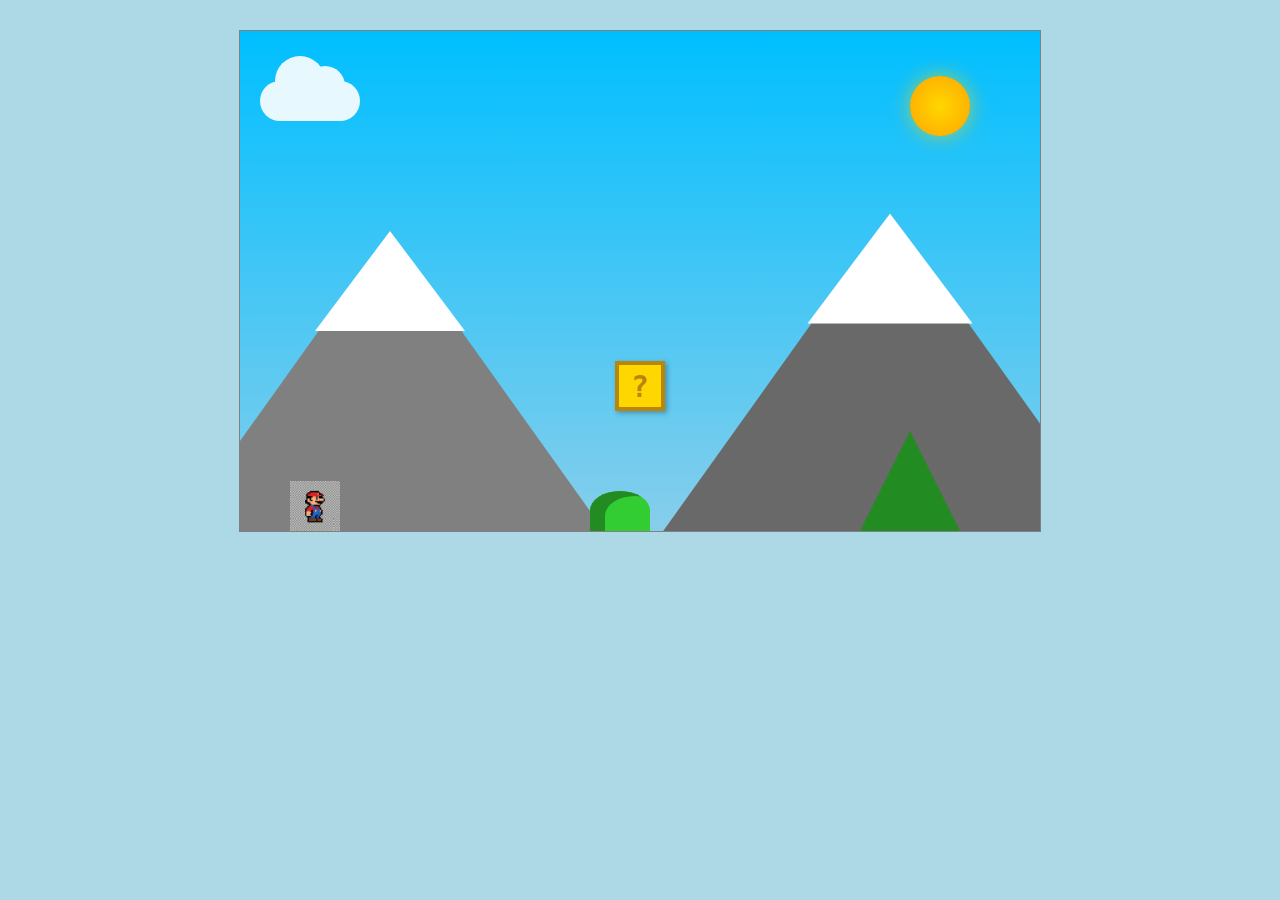
==== index.html @ cc4bc54f "Implementación final Animación Mario: Sprites, Hongo PowerUp y Sonido" ====
<!DOCTYPE html>
<html lang="es">

<head>
    <meta charset="UTF-8">
    <meta name="viewport" content="width=device-width, initial-scale=1.0">
    <title>Animación Mario</title>
    <link rel="stylesheet" href="style.css">
</head>

<body>

    <div id="paisaje">
        <!-- Elementos de Fondo (Ordenados por profundidad, primero lo más atrás) -->
        <div id="nevado" class="objeto"></div>
        <div id="nevado2" class="objeto"></div>
        <div id="nube" class="objeto"></div>
        <div id="sol" class="objeto"></div>
        <div id="arbol" class="objeto"></div>
        <div id="arbusto" class="objeto"></div> <!-- Reemplazo de bici -->

        <!-- Elementos Interactivos -->
        <div id="bloque" class="objeto">?</div>
        <!-- Hongo (inicialmente oculto en el bloque) -->
        <div id="hongo" class="objeto"></div>

        <!-- Personaje Mario (Imagen local) -->
        <img id="mario" class="objeto" src="mario.png" alt="mario" width="50" height="50">
    </div>

    <script src="script.js"></script>
</body>

</html>
---- style.css ----
body {
    background-color: lightblue;
    margin: 0;
}

#paisaje {
    position: relative;
    width: 800px;
    height: 500px;
    border: 1px solid gray;
    background: linear-gradient(#00BFFF, #87CEEB);
    margin: 30px auto;
    overflow: hidden;
}

.objeto {
    position: absolute;
}

/* --- SOL --- */
#sol {
    top: 45px;
    right: 70px;
    width: 60px;
    height: 60px;
    background: radial-gradient(circle, #ffd700, #ffa500);
    border-radius: 50%;
    box-shadow: 0 0 20px rgba(255, 215, 0, 0.6);
    z-index: 1;
}

/* --- NUBE --- */
#nube {
    top: 50px;
    left: 20px;
    width: 100px;
    height: 40px;
    background: #fff;
    border-radius: 50px;
    opacity: 0.9;
    z-index: 2;
}

#nube::before,
#nube::after {
    content: '';
    position: absolute;
    background: #fff;
    border-radius: 50%;
}

#nube::before {
    width: 50px;
    height: 50px;
    top: -25px;
    left: 15px;
}

#nube::after {
    width: 40px;
    height: 40px;
    top: -15px;
    right: 15px;
}

/* --- MONTAÑAS GRANDES --- */
#nevado,
#nevado2 {
    width: 0;
    height: 0;
    border-left: 250px solid transparent;
    border-right: 250px solid transparent;
    border-bottom: 350px solid #808080;
    position: absolute;
    bottom: -50px;
}

#nevado {
    left: -100px;
    z-index: 0;
}

#nevado2 {
    right: -100px;
    bottom: -50px;
    z-index: 0;
    transform: scale(1.1);
    border-bottom-color: #696969;
}

#nevado::after,
#nevado2::after {
    content: '';
    position: absolute;
    top: 0;
    left: -75px;
    width: 0;
    height: 0;
    border-left: 75px solid transparent;
    border-right: 75px solid transparent;
    border-bottom: 100px solid white;
}


/* --- ARBOL --- */
#arbol {
    right: 80px;
    bottom: 0px;
    z-index: 3;
    width: 0;
    height: 0;
    border-left: 50px solid transparent;
    border-right: 50px solid transparent;
    border-bottom: 100px solid #228B22;
}

#arbol::after {
    content: '';
    position: absolute;
    width: 20px;
    height: 30px;
    background: #8B4513;
    bottom: -130px;
    left: -10px;
}

/* --- ARBUSTO --- */
#arbusto {
    bottom: 0px;
    left: 350px;
    width: 60px;
    height: 40px;
    background: #32CD32;
    border-radius: 50% 50% 0 0;
    z-index: 3;
    box-shadow: 15px 5px 0 #228B22 inset;
}

/* --- BLOQUE MISTERIOSO --- */
/* Top 330px */
#bloque {
    top: 330px;
    left: 375px;
    width: 50px;
    height: 50px;
    background: #FFD700;
    border: 4px solid #B8860B;
    box-sizing: border-box;
    display: flex;
    justify-content: center;
    align-items: center;
    font-family: monospace;
    font-size: 30px;
    font-weight: bold;
    color: #B8860B;
    z-index: 5;
    box-shadow: 2px 2px 5px rgba(0, 0, 0, 0.3);
}

/* --- HONGO --- */
#hongo {
    width: 40px;
    height: 40px;
    background: red;
    border-radius: 20px 20px 10px 10px;
    position: absolute;
    top: 335px;
    /* Detras del bloque */
    left: 380px;
    z-index: 4;
    display: none;
}

#hongo::after {
    content: '';
    position: absolute;
    bottom: 0;
    left: 10px;
    width: 20px;
    height: 15px;
    background: #FFDAB9;
}

#hongo::before {
    content: '';
    position: absolute;
    top: 5px;
    left: 5px;
    width: 10px;
    height: 10px;
    background: white;
    border-radius: 50%;
    box-shadow: 20px 0 0 white;
    z-index: 1;
}

/* --- MARIO --- */
#mario {
    position: absolute;
    width: 50px;
    height: 50px;
    bottom: 0px;
    left: 50px;
    z-index: 10;
    transition: transform 0.1s;
    /* Soft turn */
    transform-origin: bottom center;
    /* Crece desde el suelo */
}
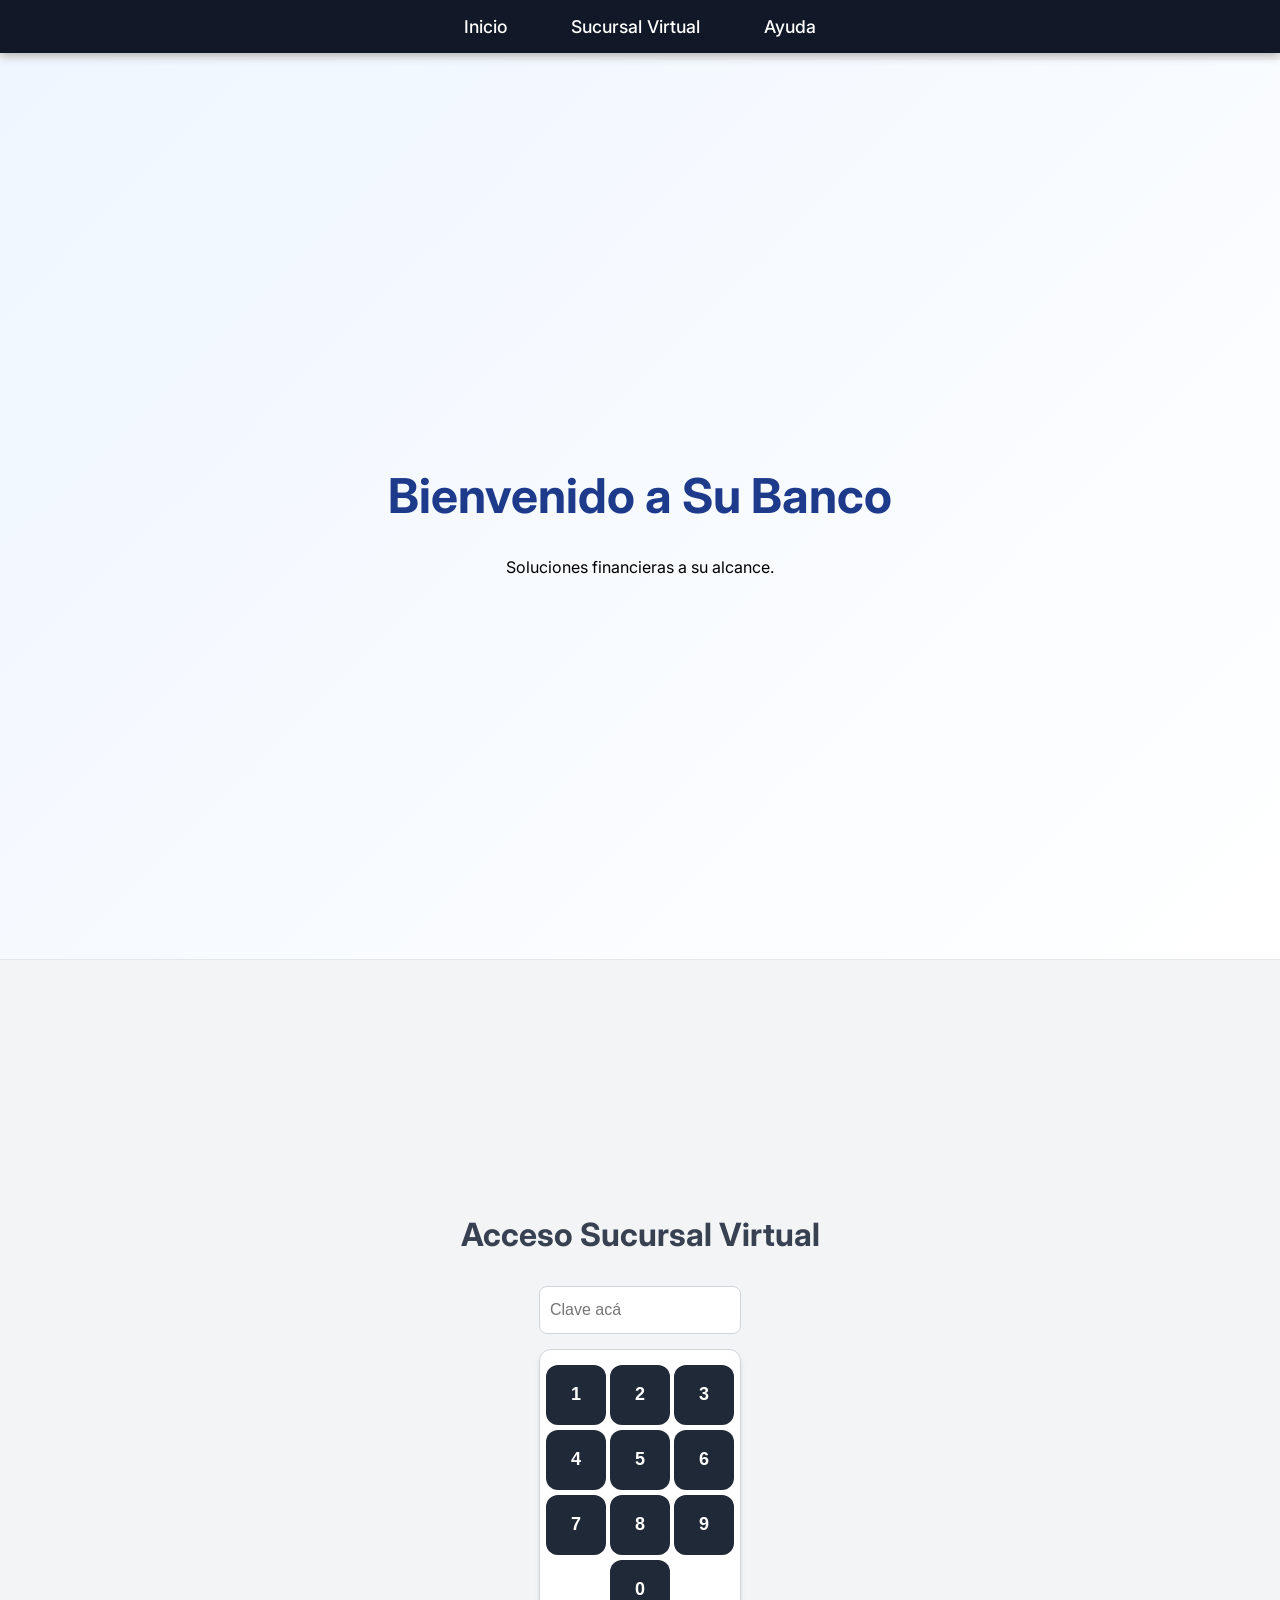
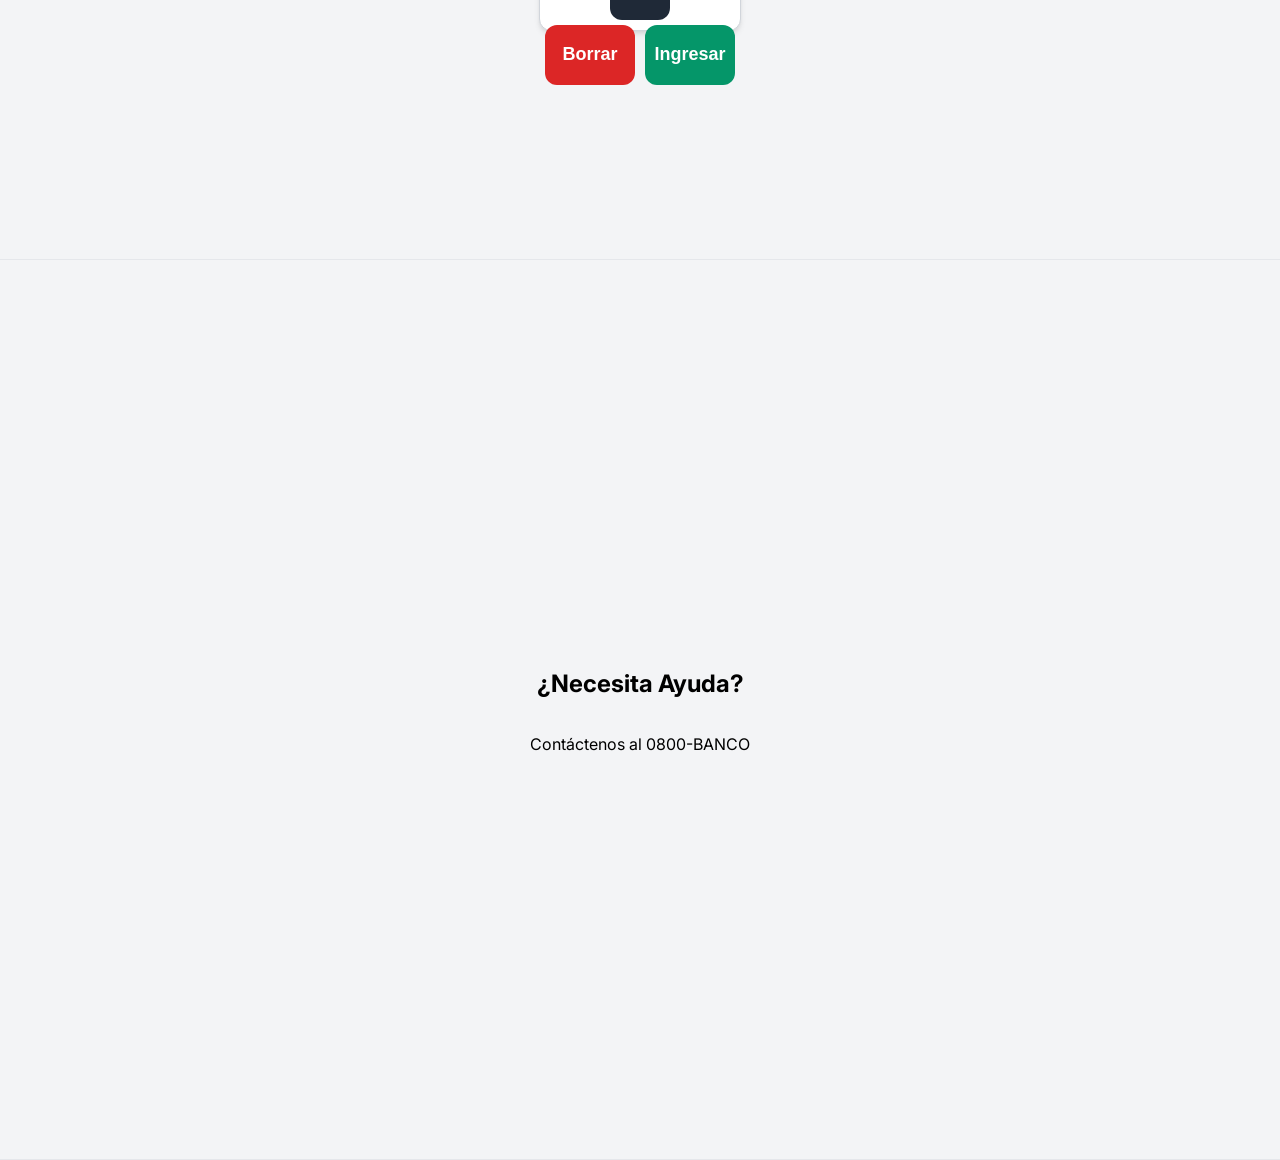
==== commit 08e69972: "Implement secure keypad with navigation and responsive design in branch banco" ====
--- a/index.html
+++ b/index.html
@@ -4,29 +4,61 @@
 <head>
     <meta charset="UTF-8">
     <meta name="viewport" content="width=device-width, initial-scale=1.0">
-    <title>Animación Mario</title>
+    <title>Teclado Seguro</title>
     <link rel="stylesheet" href="style.css">
+    <!-- Using Inter font for a premium look -->
+    <link href="https://fonts.googleapis.com/css2?family=Inter:wght@400;600&display=swap" rel="stylesheet">
 </head>
 
 <body>
 
-    <div id="paisaje">
-        <!-- Elementos de Fondo (Ordenados por profundidad, primero lo más atrás) -->
-        <div id="nevado" class="objeto"></div>
-        <div id="nevado2" class="objeto"></div>
-        <div id="nube" class="objeto"></div>
-        <div id="sol" class="objeto"></div>
-        <div id="arbol" class="objeto"></div>
-        <div id="arbusto" class="objeto"></div> <!-- Reemplazo de bici -->
+    <!-- Navigation Menu -->
+    <nav id="navbar">
+        <ul>
+            <li><a href="#inicio" class="nav-link">Inicio</a></li>
+            <li><a href="#sucursal" class="nav-link">Sucursal Virtual</a></li>
+            <li><a href="#ayuda" class="nav-link">Ayuda</a></li>
+        </ul>
+    </nav>
 
-        <!-- Elementos Interactivos -->
-        <div id="bloque" class="objeto">?</div>
-        <!-- Hongo (inicialmente oculto en el bloque) -->
-        <div id="hongo" class="objeto"></div>
+    <!-- Main Content Sections -->
+    <main>
+        <section id="inicio" class="full-screen-section">
+            <h1>Bienvenido a Su Banco</h1>
+            <p>Soluciones financieras a su alcance.</p>
+        </section>
 
-        <!-- Personaje Mario (Imagen local) -->
-        <img id="mario" class="objeto" src="mario.png" alt="mario" width="50" height="50">
-    </div>
+        <section id="sucursal" class="full-screen-section">
+            <h2 class="section-title">Acceso Sucursal Virtual</h2>
+            <div class="caja_clave">
+                <input type="password" placeholder="Clave acá" class="clave">
+                <section id="teclado">
+                    <!-- Numeric Keys -->
+                    <input type="button" value="1" class="tecla">
+                    <input type="button" value="2" class="tecla">
+                    <input type="button" value="3" class="tecla">
+                    <input type="button" value="4" class="tecla">
+                    <input type="button" value="5" class="tecla">
+                    <input type="button" value="6" class="tecla">
+                    <input type="button" value="7" class="tecla">
+                    <input type="button" value="8" class="tecla">
+                    <input type="button" value="9" class="tecla">
+                    <input type="button" value="0" class="tecla">
+                    <!-- Action Key -->
+                    <!-- Action Keys -->
+                    <div style="display:flex; gap:10px; justify-content:center; width:100%;">
+                        <input type="button" value="Borrar" class="tecla borrar">
+                        <input type="button" value="Ingresar" class="tecla ingresar">
+                    </div>
+                </section>
+            </div>
+        </section>
+
+        <section id="ayuda" class="full-screen-section">
+            <h2>¿Necesita Ayuda?</h2>
+            <p>Contáctenos al 0800-BANCO</p>
+        </section>
+    </main>
 
     <script src="script.js"></script>
 </body>
--- a/style.css
+++ b/style.css
@@ -1,209 +1,244 @@
+/* Global Styles for layout and presentation */
 body {
-    background-color: lightblue;
     margin: 0;
-}
-
-#paisaje {
-    position: relative;
-    width: 800px;
-    height: 500px;
-    border: 1px solid gray;
-    background: linear-gradient(#00BFFF, #87CEEB);
-    margin: 30px auto;
-    overflow: hidden;
-}
-
-.objeto {
-    position: absolute;
-}
-
-/* --- SOL --- */
-#sol {
-    top: 45px;
-    right: 70px;
+    padding: 0;
+    font-family: 'Inter', sans-serif;
+    background-color: #f3f4f6;
+    /* Light gray background */
+    display: flex;
+    justify-content: center;
+    align-items: center;
+    min-height: 100vh;
+}
+
+/* User Provided Styles */
+#teclado {
+    border: 1px solid #d1d5db;
+    /* Softer grey */
+    width: 200px;
+    height: 270px;
+    text-align: center;
+    background: white;
+    border-radius: 12px;
+    /* Smooth corners */
+    padding-top: 10px;
+    box-shadow: 0 4px 6px -1px rgba(0, 0, 0, 0.1), 0 2px 4px -1px rgba(0, 0, 0, 0.06);
+    transition: all 0.3s ease;
+}
+
+/* Hover effect on the container itself */
+#teclado:hover {
+    box-shadow: 0 10px 15px -3px rgba(0, 0, 0, 0.1), 0 4px 6px -2px rgba(0, 0, 0, 0.05);
+    border-color: #9ca3af;
+}
+
+.clave {
+    width: 202px;
+    /* Matching the visual width including borders */
+    height: 48px;
+    /* Slightly taller for better touch target */
+    padding-left: 10px;
+    box-sizing: border-box;
+    margin-bottom: 15px;
+    border: 1px solid #d1d5db;
+    border-radius: 8px;
+    font-size: 16px;
+    outline: none;
+    transition: border-color 0.2s;
+}
+
+.clave:focus {
+    border-color: #2563eb;
+    /* Blue focus ring */
+}
+
+.tecla {
     width: 60px;
     height: 60px;
-    background: radial-gradient(circle, #ffd700, #ffa500);
-    border-radius: 50%;
-    box-shadow: 0 0 20px rgba(255, 215, 0, 0.6);
-    z-index: 1;
-}
-
-/* --- NUBE --- */
-#nube {
-    top: 50px;
-    left: 20px;
-    width: 100px;
-    height: 40px;
-    background: #fff;
-    border-radius: 50px;
-    opacity: 0.9;
-    z-index: 2;
-}
-
-#nube::before,
-#nube::after {
-    content: '';
-    position: absolute;
-    background: #fff;
-    border-radius: 50%;
-}
-
-#nube::before {
-    width: 50px;
-    height: 50px;
-    top: -25px;
-    left: 15px;
-}
-
-#nube::after {
-    width: 40px;
-    height: 40px;
-    top: -15px;
-    right: 15px;
-}
-
-/* --- MONTAÑAS GRANDES --- */
-#nevado,
-#nevado2 {
-    width: 0;
-    height: 0;
-    border-left: 250px solid transparent;
-    border-right: 250px solid transparent;
-    border-bottom: 350px solid #808080;
-    position: absolute;
-    bottom: -50px;
-}
-
-#nevado {
-    left: -100px;
-    z-index: 0;
-}
-
-#nevado2 {
-    right: -100px;
-    bottom: -50px;
-    z-index: 0;
-    transform: scale(1.1);
-    border-bottom-color: #696969;
-}
-
-#nevado::after,
-#nevado2::after {
-    content: '';
-    position: absolute;
+    background: #1f2937;
+    /* Darker black/grey */
+    color: white;
+    border: none;
+    border-radius: 12px;
+    margin-top: 5px;
+    font-size: 18px;
+    font-weight: 600;
+    cursor: pointer;
+    transition: transform 0.1s active, background 0.2s;
+}
+
+.tecla:hover {
+    background: #374151;
+}
+
+.tecla:active {
+    transform: scale(0.95);
+}
+
+.borrar {
+    width: 90px;
+    background: #dc2626;
+    /* Red for delete */
+}
+
+.ingresar {
+    width: 90px;
+    background: #059669;
+    /* Green for enter */
+}
+
+.ingresar:hover {
+    background: #10b981;
+}
+
+.borrar:hover {
+    background: #ef4444;
+}
+
+/* Navigation Bar */
+#navbar {
+    position: fixed;
     top: 0;
-    left: -75px;
-    width: 0;
-    height: 0;
-    border-left: 75px solid transparent;
-    border-right: 75px solid transparent;
-    border-bottom: 100px solid white;
-}
-
-
-/* --- ARBOL --- */
-#arbol {
-    right: 80px;
-    bottom: 0px;
-    z-index: 3;
-    width: 0;
-    height: 0;
-    border-left: 50px solid transparent;
-    border-right: 50px solid transparent;
-    border-bottom: 100px solid #228B22;
-}
-
-#arbol::after {
-    content: '';
-    position: absolute;
-    width: 20px;
-    height: 30px;
-    background: #8B4513;
-    bottom: -130px;
-    left: -10px;
-}
-
-/* --- ARBUSTO --- */
-#arbusto {
-    bottom: 0px;
-    left: 350px;
-    width: 60px;
-    height: 40px;
-    background: #32CD32;
-    border-radius: 50% 50% 0 0;
-    z-index: 3;
-    box-shadow: 15px 5px 0 #228B22 inset;
-}
-
-/* --- BLOQUE MISTERIOSO --- */
-/* Top 330px */
-#bloque {
-    top: 330px;
-    left: 375px;
-    width: 50px;
-    height: 50px;
-    background: #FFD700;
-    border: 4px solid #B8860B;
-    box-sizing: border-box;
-    display: flex;
+    width: 100%;
+    background-color: #111827;
+    /* Dark background */
+    color: white;
+    padding: 1rem 0;
+    z-index: 1000;
+    box-shadow: 0 2px 10px rgba(0, 0, 0, 0.3);
+}
+
+#navbar ul {
+    list-style: none;
+    margin: 0;
+    padding: 0;
+    display: flex;
+    justify-content: center;
+    gap: 2rem;
+}
+
+#navbar a {
+    color: white;
+    text-decoration: none;
+    font-weight: 500;
+    font-size: 1.1rem;
+    padding: 0.5rem 1rem;
+    border-radius: 6px;
+    transition: background 0.3s;
+}
+
+#navbar a:hover {
+    background-color: #374151;
+}
+
+/* Page Sections */
+body {
+    /* Reset body flex centering since we now have full page sections */
+    display: block;
+    padding-top: 60px;
+    /* Offset for fixed navbar */
+}
+
+main {
+    scroll-behavior: smooth;
+    /* Native smooth scroll fallback */
+}
+
+.full-screen-section {
+    min-height: 100vh;
+    display: flex;
+    flex-direction: column;
     justify-content: center;
     align-items: center;
-    font-family: monospace;
-    font-size: 30px;
-    font-weight: bold;
-    color: #B8860B;
-    z-index: 5;
-    box-shadow: 2px 2px 5px rgba(0, 0, 0, 0.3);
-}
-
-/* --- HONGO --- */
-#hongo {
-    width: 40px;
-    height: 40px;
-    background: red;
-    border-radius: 20px 20px 10px 10px;
-    position: absolute;
-    top: 335px;
-    /* Detras del bloque */
-    left: 380px;
-    z-index: 4;
-    display: none;
-}
-
-#hongo::after {
-    content: '';
-    position: absolute;
-    bottom: 0;
-    left: 10px;
-    width: 20px;
-    height: 15px;
-    background: #FFDAB9;
-}
-
-#hongo::before {
-    content: '';
-    position: absolute;
-    top: 5px;
-    left: 5px;
-    width: 10px;
-    height: 10px;
-    background: white;
-    border-radius: 50%;
-    box-shadow: 20px 0 0 white;
-    z-index: 1;
-}
-
-/* --- MARIO --- */
-#mario {
-    position: absolute;
-    width: 50px;
-    height: 50px;
-    bottom: 0px;
-    left: 50px;
-    z-index: 10;
-    transition: transform 0.1s;
-    /* Soft turn */
-    transform-origin: bottom center;
-    /* Crece desde el suelo */
+    padding: 2rem;
+    box-sizing: border-box;
+    border-bottom: 1px solid #e5e7eb;
+}
+
+#inicio {
+    background: linear-gradient(135deg, #eff6ff 0%, #ffffff 100%);
+}
+
+#inicio h1 {
+    font-size: 3rem;
+    color: #1e3a8a;
+    margin-bottom: 1rem;
+}
+
+#sucursal {
+    background-color: #f3f4f6;
+}
+
+.section-title {
+    font-size: 2rem;
+    color: #374151;
+    margin-bottom: 2rem;
+}
+
+/* Keyboard Container Adjustments */
+.caja_clave {
+    width: auto;
+    /* Let it flow in the section */
+    margin: 0;
+    display: flex;
+    flex-direction: column;
+    align-items: center;
+}
+
+/* Responsive adjustments */
+@media (max-width: 600px) {
+
+    /* Adjust Navigation for mobile */
+    #navbar {
+        padding: 0.5rem 0;
+    }
+
+    #navbar ul {
+        gap: 1rem;
+        font-size: 0.9rem;
+    }
+
+    #navbar a {
+        padding: 0.4rem 0.6rem;
+    }
+
+    /* Adjust headings */
+    #inicio h1 {
+        font-size: 2rem;
+        text-align: center;
+    }
+
+    .section-title {
+        font-size: 1.5rem;
+    }
+
+    /* Keypad Adjustments */
+    .caja_clave {
+        /* Remove fixed scale if possible, or use logic to fit width */
+        width: 100%;
+        max-width: 300px;
+        /* Ensure it fits in small screens */
+    }
+
+    /* Ensure specific elements scale down if needed */
+    #teclado {
+        transform: scale(0.9);
+        /* Slight shrink for very narrow screens */
+        transform-origin: top center;
+        margin-bottom: -30px;
+        /* Compensate for scale shrinkage gap */
+    }
+}
+
+@media (max-width: 350px) {
+
+    /* Very small screens (iPhone SE, Fold) */
+    #teclado {
+        transform: scale(0.8);
+    }
+
+    #navbar ul {
+        gap: 0.5rem;
+        font-size: 0.8rem;
+    }
 }
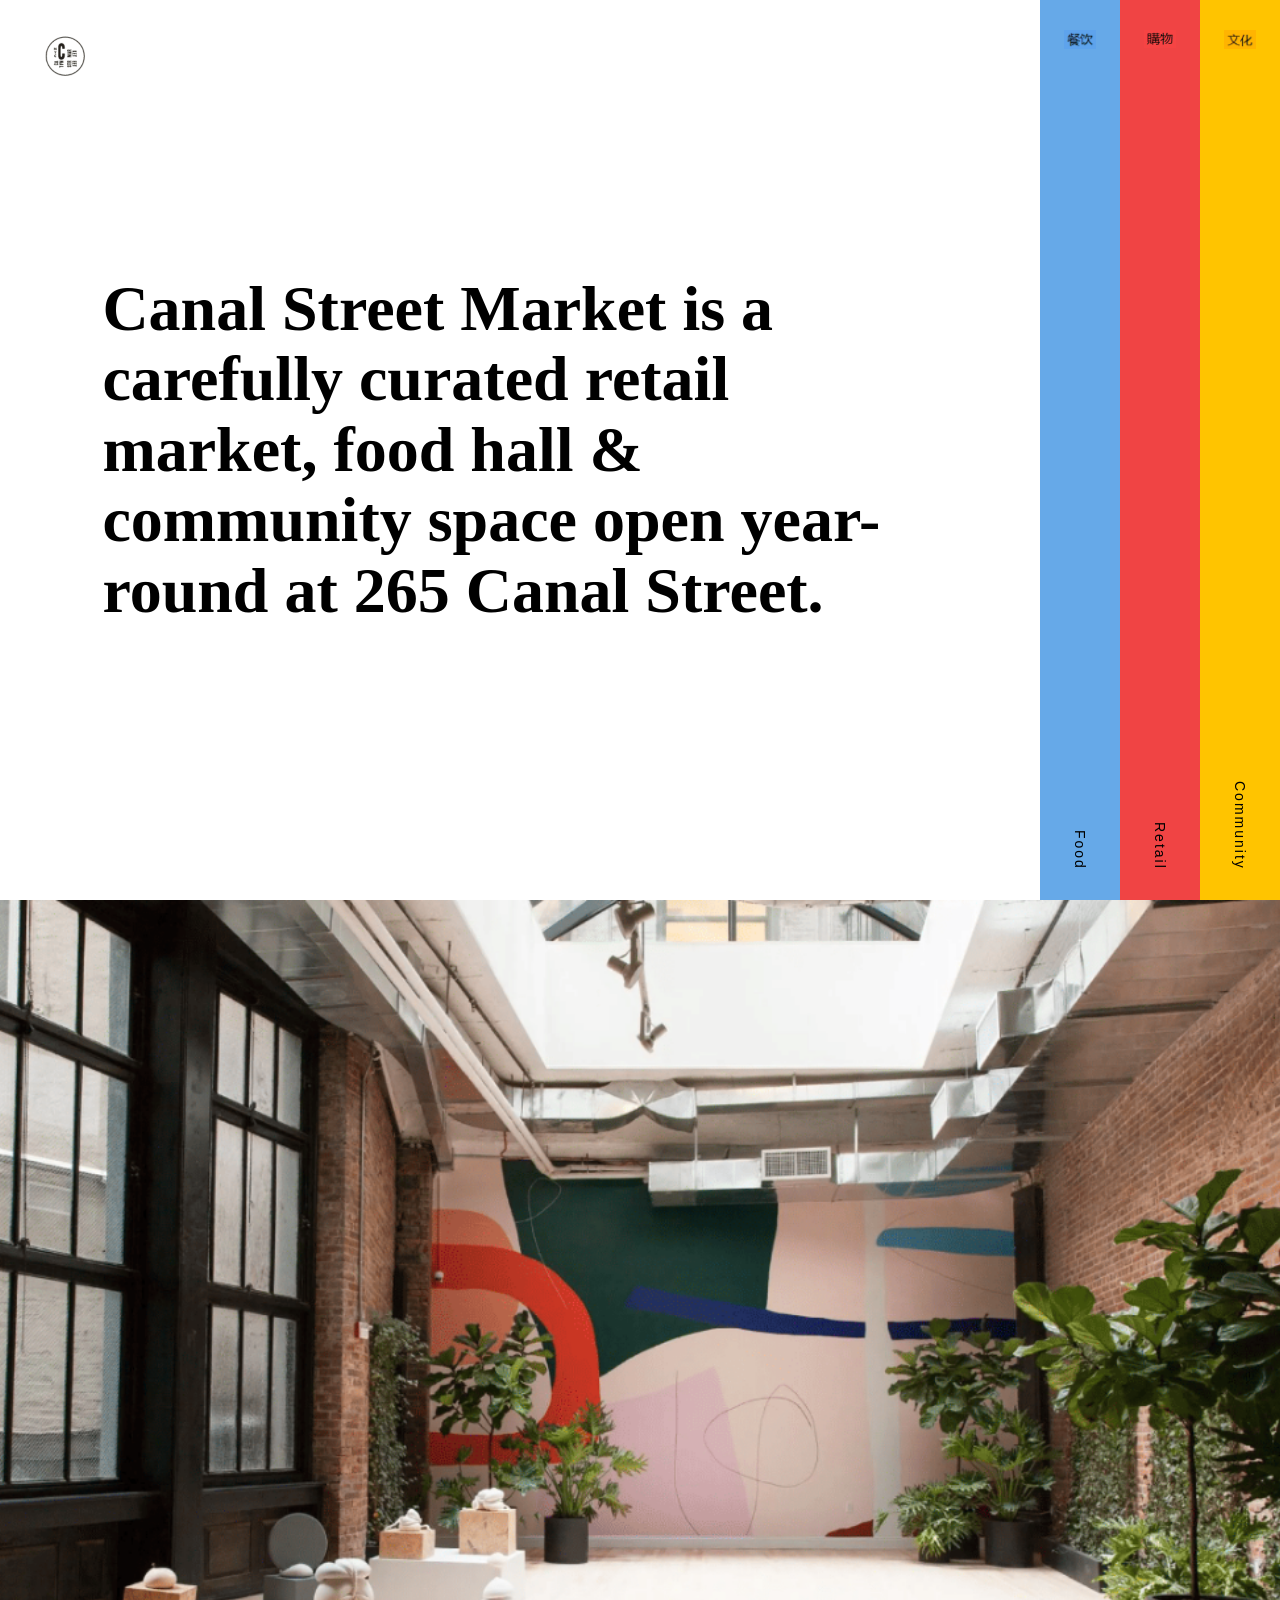
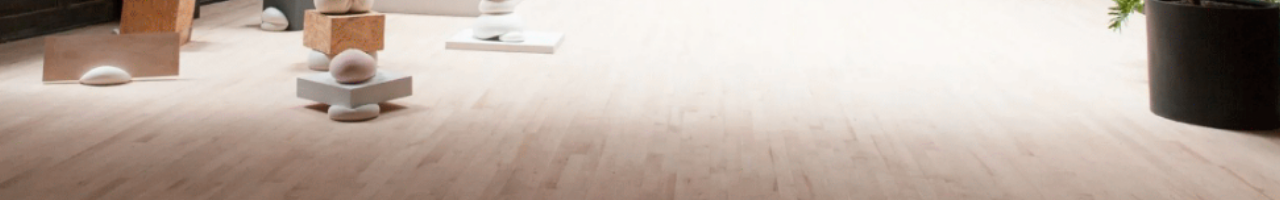
==== commit dbd0188e: "first part" ====
--- a/index.html
+++ b/index.html
@@ -1,66 +1,57 @@
 <!DOCTYPE html>
-<html lang="es">
+<html lang="en">
 
 <head>
     <meta charset="UTF-8">
-    <meta name="viewport" content="width=device-width, initial-scale=1.0">
-    <title>Teclado Seguro</title>
-    <link rel="stylesheet" href="style.css">
-    <!-- Using Inter font for a premium look -->
-    <link href="https://fonts.googleapis.com/css2?family=Inter:wght@400;600&display=swap" rel="stylesheet">
+    <title>Canal Street Market</title>
+    <link rel="stylesheet" href="styles.css">
 </head>
 
 <body>
 
-    <!-- Navigation Menu -->
-    <nav id="navbar">
-        <ul>
-            <li><a href="#inicio" class="nav-link">Inicio</a></li>
-            <li><a href="#sucursal" class="nav-link">Sucursal Virtual</a></li>
-            <li><a href="#ayuda" class="nav-link">Ayuda</a></li>
-        </ul>
-    </nav>
+    <main class="hero">
 
-    <!-- Main Content Sections -->
-    <main>
-        <section id="inicio" class="full-screen-section">
-            <h1>Bienvenido a Su Banco</h1>
-            <p>Soluciones financieras a su alcance.</p>
+        <!-- Logo -->
+        <header class="logo">
+            <img src="assets/logo.png" alt="CSM Logo">
+        </header>
+
+        <!-- Texto principal -->
+        <section class="content">
+            <h1>
+                Canal Street Market is a carefully curated retail market, food hall & community space open year-round at
+                265 Canal Street.
+            </h1>
         </section>
 
-        <section id="sucursal" class="full-screen-section">
-            <h2 class="section-title">Acceso Sucursal Virtual</h2>
-            <div class="caja_clave">
-                <input type="password" placeholder="Clave acá" class="clave">
-                <section id="teclado">
-                    <!-- Numeric Keys -->
-                    <input type="button" value="1" class="tecla">
-                    <input type="button" value="2" class="tecla">
-                    <input type="button" value="3" class="tecla">
-                    <input type="button" value="4" class="tecla">
-                    <input type="button" value="5" class="tecla">
-                    <input type="button" value="6" class="tecla">
-                    <input type="button" value="7" class="tecla">
-                    <input type="button" value="8" class="tecla">
-                    <input type="button" value="9" class="tecla">
-                    <input type="button" value="0" class="tecla">
-                    <!-- Action Key -->
-                    <!-- Action Keys -->
-                    <div style="display:flex; gap:10px; justify-content:center; width:100%;">
-                        <input type="button" value="Borrar" class="tecla borrar">
-                        <input type="button" value="Ingresar" class="tecla ingresar">
-                    </div>
-                </section>
+        <!-- Barras laterales -->
+        <aside class="categories">
+
+            <div class="category blue">
+                <img src="assets/kanji-food.png" class="kanji">
+                <span>Food</span>
             </div>
-        </section>
 
-        <section id="ayuda" class="full-screen-section">
-            <h2>¿Necesita Ayuda?</h2>
-            <p>Contáctenos al 0800-BANCO</p>
-        </section>
+            <div class="category red">
+                <img src="assets/kanji-retail.png" class="kanji">
+                <span>Retail</span>
+            </div>
+
+            <div class="category yellow">
+                <img src="assets/kanji-community.png" class="kanji">
+                <span>Community</span>
+            </div>
+
+        </aside>
+
     </main>
 
-    <script src="script.js"></script>
+    <!-- BLOQUE IMAGEN GRANDE -->
+    <section class="gallery-preview">
+        <img src="assets/space-image.png" alt="Gallery Space">
+    </section>
+
+
 </body>
 
 </html>
--- a/styles.css
+++ b/styles.css
@@ -0,0 +1,100 @@
+/* Reset */
+* {
+    margin: 0;
+    padding: 0;
+    box-sizing: border-box;
+}
+
+body {
+    font-family: "Georgia", serif;
+}
+
+/* Layout principal */
+.hero {
+    height: 100vh;
+    display: flex;
+    position: relative;
+}
+
+/* Logo */
+.logo {
+    position: absolute;
+    top: 30px;
+    left: 40px;
+}
+
+.logo img {
+    width: 50px;
+}
+
+/* Texto principal */
+.content {
+    flex: 1;
+    display: flex;
+    align-items: center;
+    padding-left: 8%;
+    padding-right: 10%;
+}
+
+.content h1 {
+    font-size: 4rem;
+    line-height: 1.1;
+    max-width: 800px;
+}
+
+/* Barras */
+.categories {
+    display: flex;
+    width: 240px;
+}
+
+.category {
+    flex: 1;
+    display: flex;
+    flex-direction: column;
+    align-items: center;
+    justify-content: space-between;
+    padding: 30px 0;
+}
+
+/* Imagen kanji */
+.kanji {
+    width: 32px;
+}
+
+/* Texto vertical hacia abajo */
+.category span {
+    writing-mode: vertical-rl;
+    text-orientation: mixed;
+    font-family: Arial, sans-serif;
+    letter-spacing: 2px;
+    font-size: 14px;
+}
+
+/* Colores */
+.blue {
+    background: #66a9e8;
+}
+
+.red {
+    background: #f04444;
+}
+
+.yellow {
+    background: #ffc400;
+}
+
+/* Bloque imagen grande */
+
+.gallery-preview {
+    width: 100%;
+    height: 100vh;
+    overflow: hidden;
+}
+
+.gallery-preview img {
+    width: 100%;
+    height: 100%;
+    object-fit: cover;
+    display: block;
+}
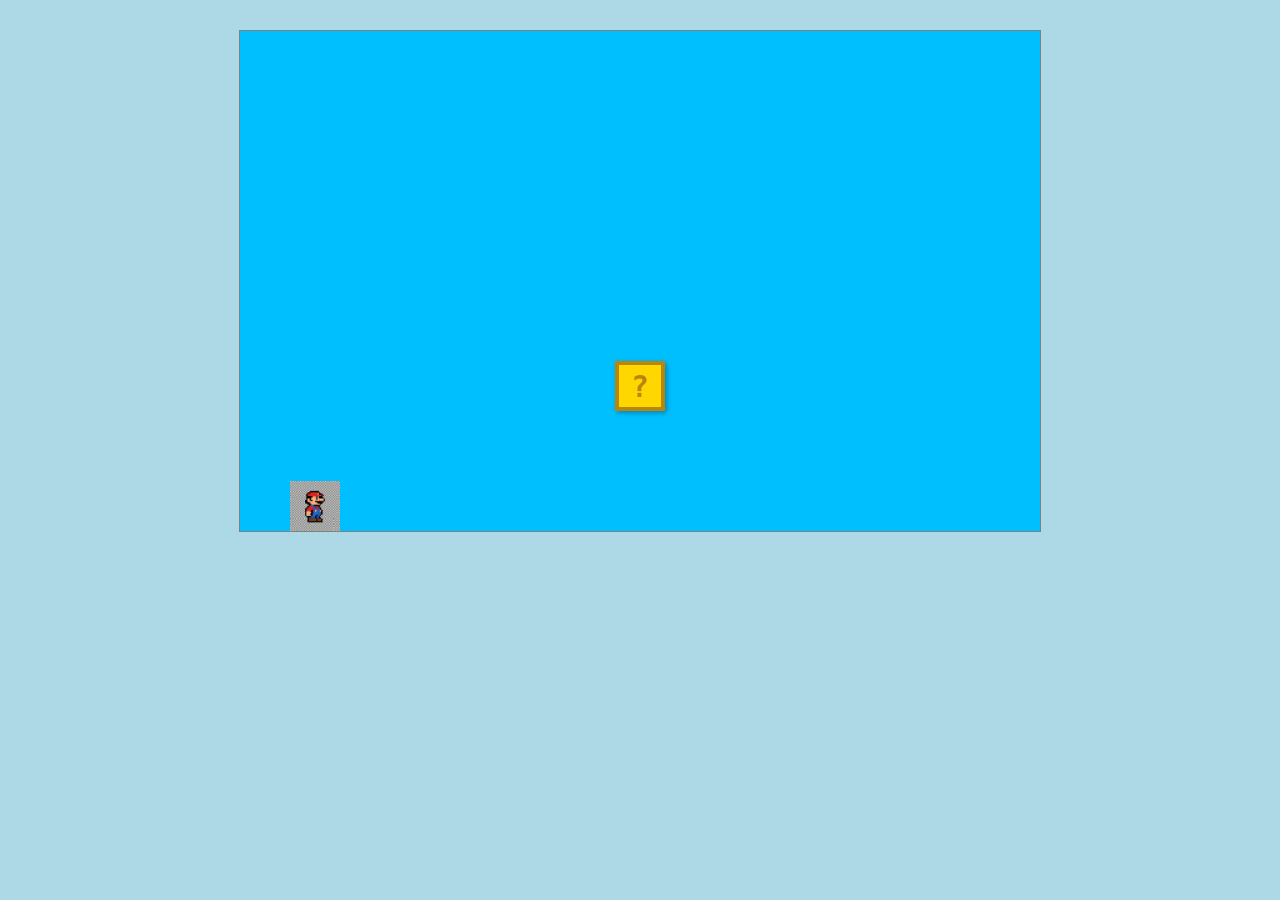
==== commit d4c47302: "Actualizar fondo y estilo del hongo" ====
--- a/index.html
+++ b/index.html
@@ -1,57 +1,41 @@
 <!DOCTYPE html>
-<html lang="en">
+<html lang="es">
 
 <head>
     <meta charset="UTF-8">
-    <title>Canal Street Market</title>
-    <link rel="stylesheet" href="styles.css">
+    <meta name="viewport" content="width=device-width, initial-scale=1.0">
+    <title>Animación Mario</title>
+    <link rel="stylesheet" href="style.css">
 </head>
 
 <body>
 
-    <main class="hero">
+    <div id="paisaje">
+        <img id="nube" class="objeto"
+            src="https://icons.iconarchive.com/icons/flaticonmaker/flat-style/128/cloud-icon.png" alt="">
+        <img id="bici" class="objeto" src="https://icons.iconarchive.com/icons/aha-soft/transport/128/bike-icon.png"
+            alt="">
+        <img id="arbol" class="objeto"
+            src="https://icons.iconarchive.com/icons/google/noto-emoji-animals-nature/128/22330-deciduous-tree-icon.png"
+            alt="">
+        <img id="sol" class="objeto" src="https://icons.iconarchive.com/icons/dapino/beach/128/sun-icon.png" alt="">
+        <img id="nevado" class="objeto"
+            src="https://icons.iconarchive.com/icons/google/noto-emoji-travel-places/512/42462-mountain-icon.png"
+            alt="">
+        <img id="nevado2" class="objeto"
+            src="https://icons.iconarchive.com/icons/google/noto-emoji-travel-places/512/42462-mountain-icon.png"
+            alt="">
 
-        <!-- Logo -->
-        <header class="logo">
-            <img src="assets/logo.png" alt="CSM Logo">
-        </header>
+        <!-- Elementos Interactivos -->
+        <div id="bloque" class="objeto">?</div>
+        <!-- Hongo (inicialmente oculto en el bloque) -->
+        <div id="hongo" class="objeto"></div>
 
-        <!-- Texto principal -->
-        <section class="content">
-            <h1>
-                Canal Street Market is a carefully curated retail market, food hall & community space open year-round at
-                265 Canal Street.
-            </h1>
-        </section>
+        <!-- Personaje Mario (Imagen local) -->
+        <img id="mario" class="objeto" src="mario.png" alt="mario" width="50" height="50">
+    </div>
 
-        <!-- Barras laterales -->
-        <aside class="categories">
-
-            <div class="category blue">
-                <img src="assets/kanji-food.png" class="kanji">
-                <span>Food</span>
-            </div>
-
-            <div class="category red">
-                <img src="assets/kanji-retail.png" class="kanji">
-                <span>Retail</span>
-            </div>
-
-            <div class="category yellow">
-                <img src="assets/kanji-community.png" class="kanji">
-                <span>Community</span>
-            </div>
-
-        </aside>
-
-    </main>
-
-    <!-- BLOQUE IMAGEN GRANDE -->
-    <section class="gallery-preview">
-        <img src="assets/space-image.png" alt="Gallery Space">
-    </section>
-
-
+    <script src="script.js"></script>
 </body>
 
 </html>
--- a/style.css
+++ b/style.css
@@ -0,0 +1,100 @@
+body {
+    background-color: lightblue;
+    margin: 0;
+}
+
+#paisaje {
+    position: relative;
+    width: 800px;
+    height: 500px;
+    border: 1px solid gray;
+    background: #00BFFF;
+    margin: 30px auto;
+    overflow: hidden;
+}
+
+.objeto {
+    position: absolute;
+}
+
+#sol {
+    top: 45px;
+    right: 70px;
+}
+
+#nevado {
+    bottom: -17px;
+    left: -17px;
+}
+
+#nevado2 {
+    bottom: -17px;
+    right: -30px;
+}
+
+#bici {
+    bottom: -25px;
+    left: 350px;
+    z-index: 1;
+}
+
+#arbol {
+    right: 80px;
+    bottom: -4px;
+    z-index: 2;
+}
+
+#nube {
+    top: 50px;
+    left: 20px; 
+    z-index: 2; /* Put nube above background? */
+}
+
+/* --- BLOQUE MISTERIOSO --- */
+/* Top 330px */
+#bloque {
+    top: 330px;
+    left: 375px;
+    width: 50px;
+    height: 50px;
+    background: #FFD700;
+    border: 4px solid #B8860B;
+    box-sizing: border-box;
+    display: flex;
+    justify-content: center;
+    align-items: center;
+    font-family: monospace;
+    font-size: 30px;
+    font-weight: bold;
+    color: #B8860B;
+    z-index: 5;
+    box-shadow: 2px 2px 5px rgba(0, 0, 0, 0.3);
+}
+
+/* --- HONGO --- */
+/* --- HONGO aka ESTRELLITA --- */
+#hongo {
+    width: 40px;
+    height: 40px;
+    background: gold;
+    clip-path: polygon(50% 0%, 61% 35%, 98% 35%, 68% 57%, 79% 91%, 50% 70%, 21% 91%, 32% 57%, 2% 35%, 39% 35%);
+    position: absolute;
+    top: 335px;
+    left: 380px;
+    z-index: 4;
+    display: none;
+}
+
+/* --- MARIO --- */
+#mario {
+    position: absolute;
+    width: 50px;
+    height: 50px;
+    bottom: 0px;
+    left: 50px;
+    z-index: 10;
+    transition: transform 0.1s;
+    /* Soft turn */
+    transform-origin: bottom center;
+    /* Crece desde el suelo */
+}
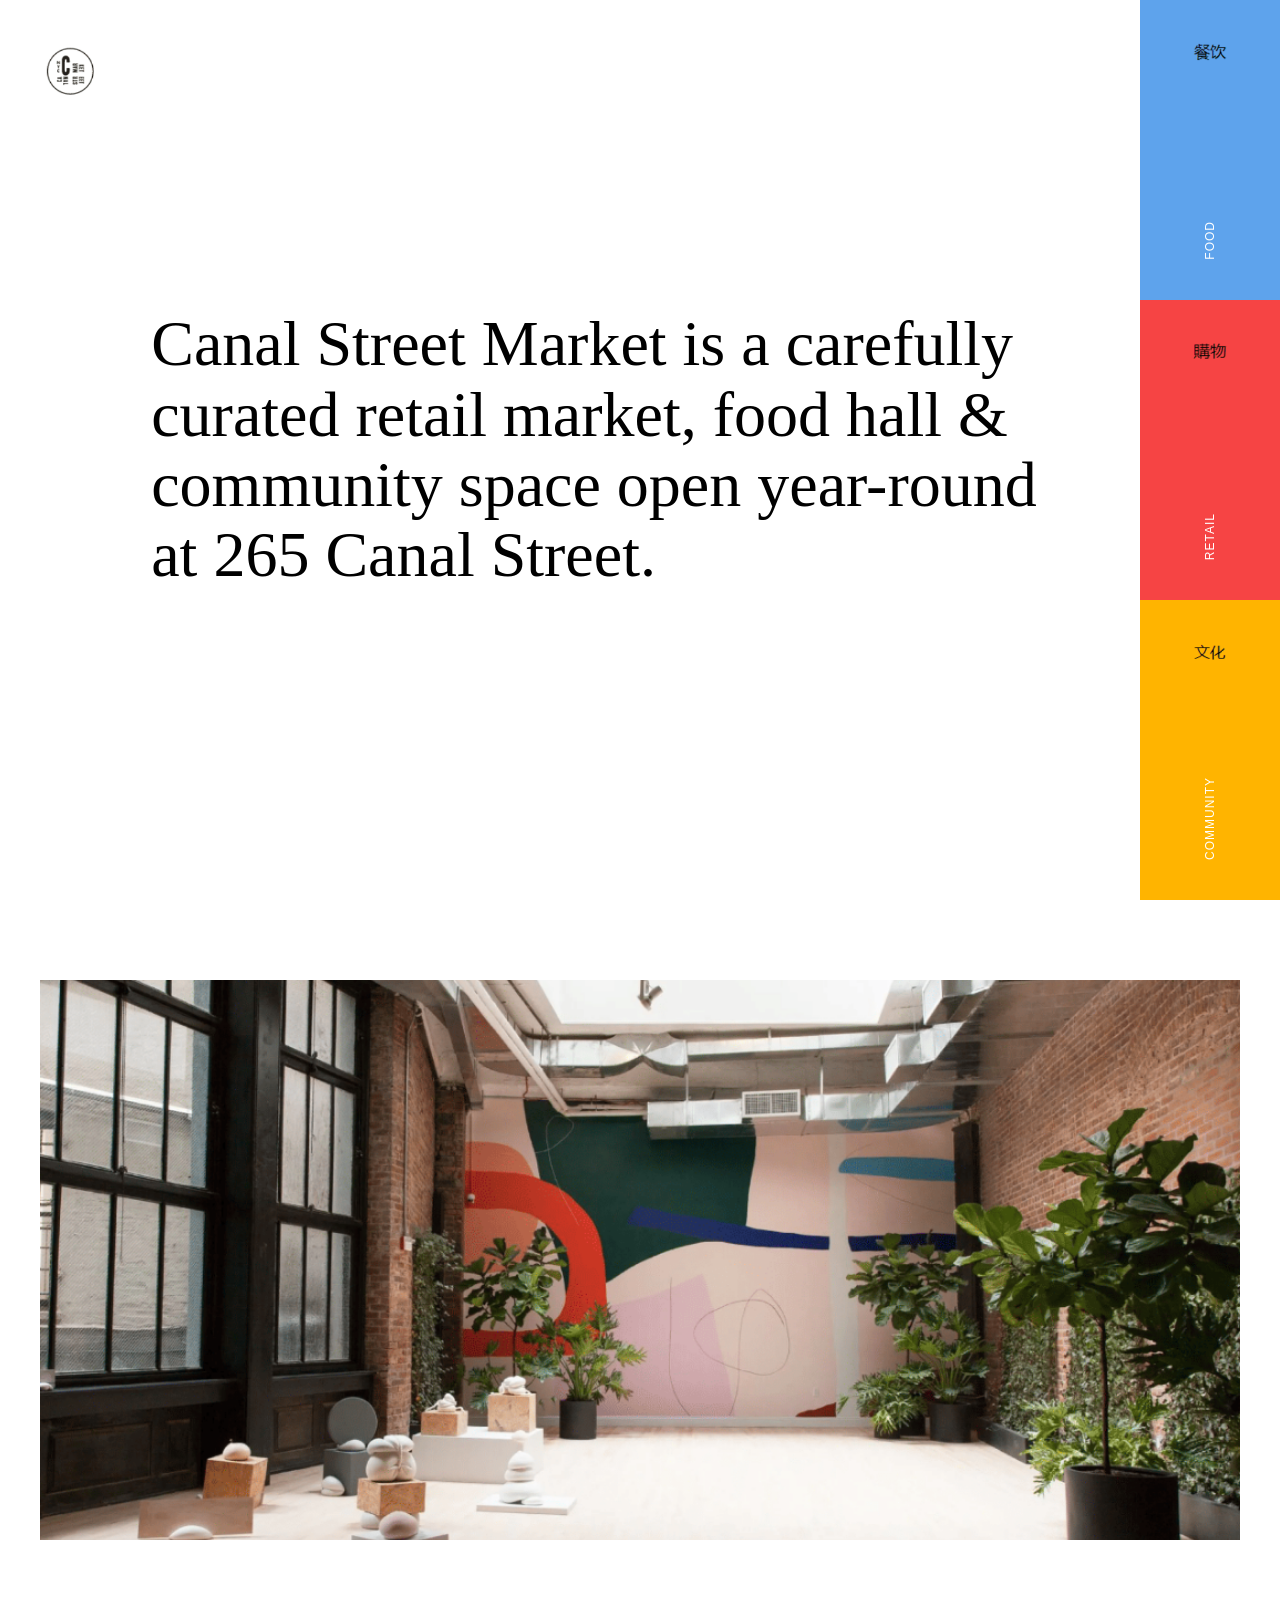
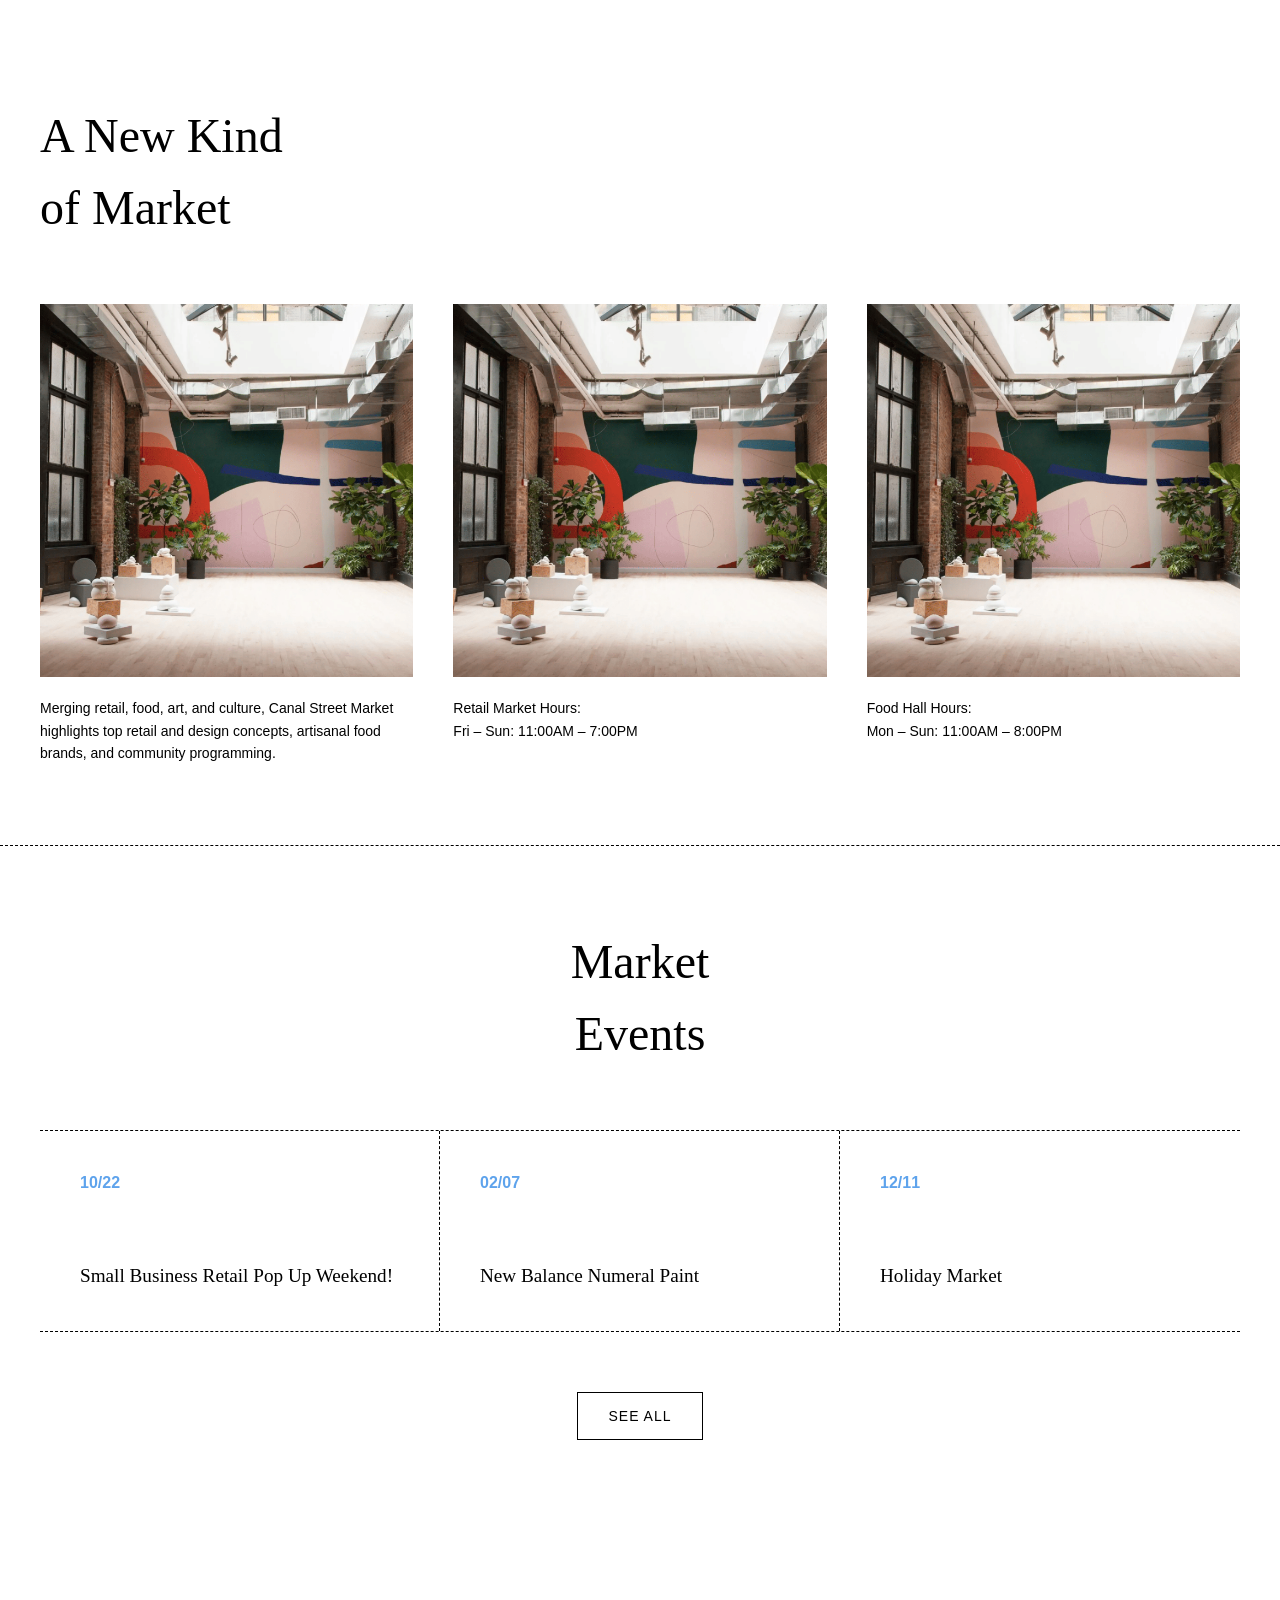
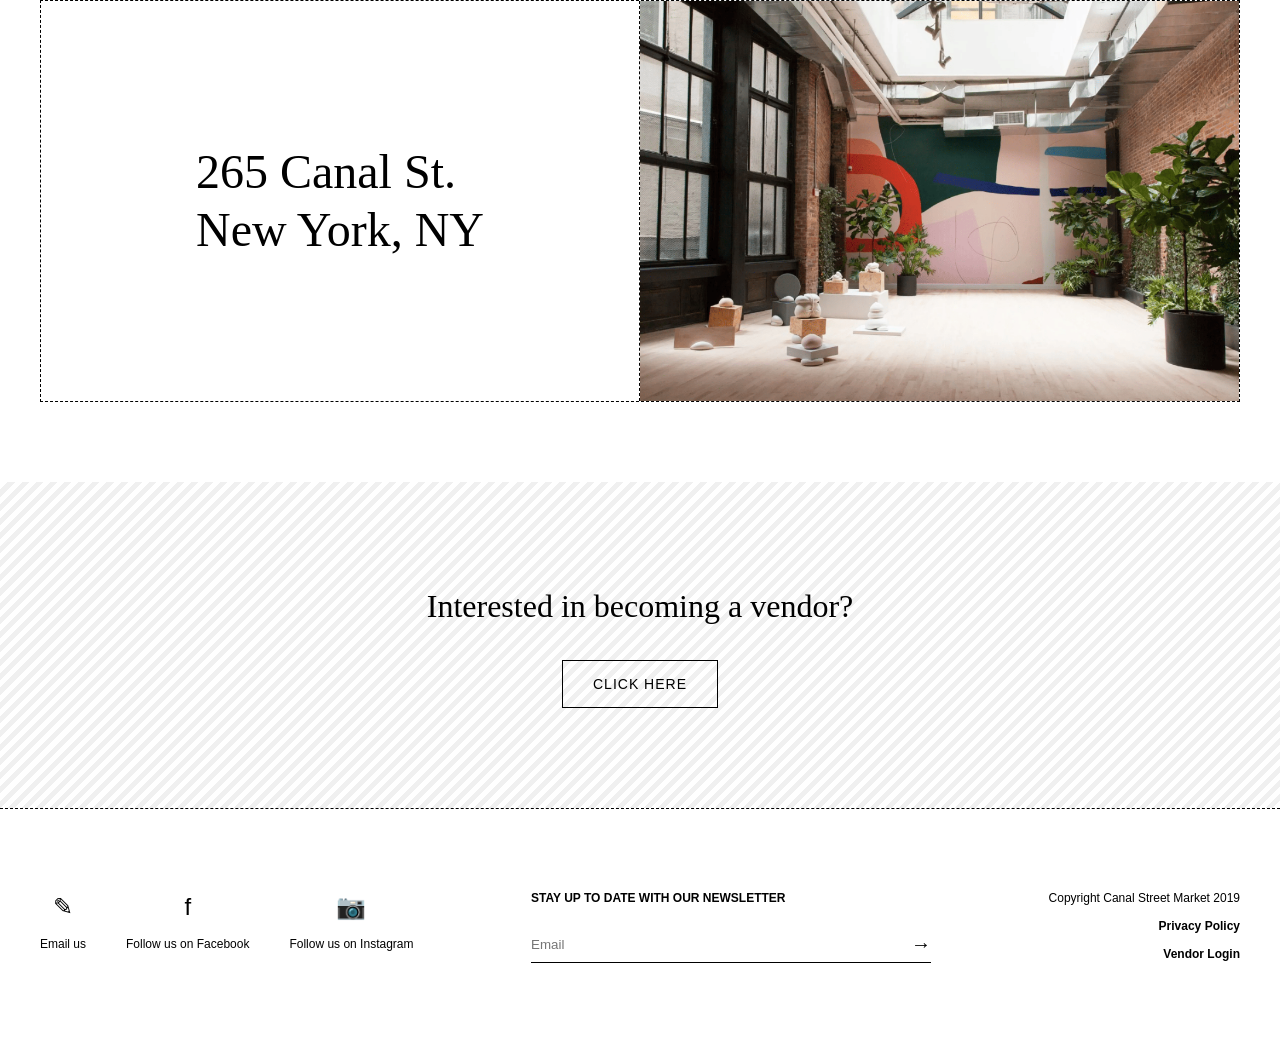
==== commit 26b151f2: "Finalizar diseño Canal Street Market: secciones completas, estilos y responsive" ====
--- a/index.html
+++ b/index.html
@@ -1,41 +1,154 @@
 <!DOCTYPE html>
-<html lang="es">
+<html lang="en">
 
 <head>
     <meta charset="UTF-8">
     <meta name="viewport" content="width=device-width, initial-scale=1.0">
-    <title>Animación Mario</title>
-    <link rel="stylesheet" href="style.css">
+    <title>Canal Street Market</title>
+    <link rel="stylesheet" href="styles.css">
 </head>
 
 <body>
 
-    <div id="paisaje">
-        <img id="nube" class="objeto"
-            src="https://icons.iconarchive.com/icons/flaticonmaker/flat-style/128/cloud-icon.png" alt="">
-        <img id="bici" class="objeto" src="https://icons.iconarchive.com/icons/aha-soft/transport/128/bike-icon.png"
-            alt="">
-        <img id="arbol" class="objeto"
-            src="https://icons.iconarchive.com/icons/google/noto-emoji-animals-nature/128/22330-deciduous-tree-icon.png"
-            alt="">
-        <img id="sol" class="objeto" src="https://icons.iconarchive.com/icons/dapino/beach/128/sun-icon.png" alt="">
-        <img id="nevado" class="objeto"
-            src="https://icons.iconarchive.com/icons/google/noto-emoji-travel-places/512/42462-mountain-icon.png"
-            alt="">
-        <img id="nevado2" class="objeto"
-            src="https://icons.iconarchive.com/icons/google/noto-emoji-travel-places/512/42462-mountain-icon.png"
-            alt="">
+    <main class="hero-container">
 
-        <!-- Elementos Interactivos -->
-        <div id="bloque" class="objeto">?</div>
-        <!-- Hongo (inicialmente oculto en el bloque) -->
-        <div id="hongo" class="objeto"></div>
+        <div class="hero-content">
+            <!-- Logo -->
+            <header class="logo">
+                <img src="assets/logo.png" alt="CSM Logo">
+            </header>
 
-        <!-- Personaje Mario (Imagen local) -->
-        <img id="mario" class="objeto" src="mario.png" alt="mario" width="50" height="50">
-    </div>
+            <!-- Texto principal -->
+            <section class="hero-text">
+                <h1>
+                    Canal Street Market is a carefully curated retail market, food hall & community space open
+                    year-round at 265 Canal Street.
+                </h1>
+            </section>
+        </div>
 
-    <script src="script.js"></script>
+        <!-- Barras laterales (Fixed or absolute structure) -->
+        <aside class="categories">
+            <div class="category blue">
+                <img src="assets/kanji-food.png" alt="Food" class="kanji">
+                <span>Food</span>
+            </div>
+            <div class="category red">
+                <img src="assets/kanji-retail.png" alt="Retail" class="kanji">
+                <span>Retail</span>
+            </div>
+            <div class="category yellow">
+                <img src="assets/kanji-community.png" alt="Community" class="kanji">
+                <span>Community</span>
+            </div>
+        </aside>
+
+    </main>
+
+    <!-- BLOQUE IMAGEN GRANDE -->
+    <section class="gallery-preview">
+        <img src="assets/space-image.png" alt="Gallery Space">
+    </section>
+
+    <!-- A New Kind of Market -->
+    <section class="market-intro">
+        <h2>A New Kind<br>of Market</h2>
+        <div class="intro-grid">
+            <div class="intro-item">
+                <div class="image-wrapper">
+                    <img src="assets/space-image.png" alt="Market Image 1">
+                </div>
+                <p>Merging retail, food, art, and culture, Canal Street Market highlights top retail and design
+                    concepts, artisanal food brands, and community programming.</p>
+            </div>
+            <div class="intro-item">
+                <div class="image-wrapper">
+                    <img src="assets/space-image.png" alt="Market Image 2">
+                </div>
+                <p>Retail Market Hours:<br>Fri – Sun: 11:00AM – 7:00PM</p>
+            </div>
+            <div class="intro-item">
+                <div class="image-wrapper">
+                    <img src="assets/space-image.png" alt="Market Image 3">
+                </div>
+                <p>Food Hall Hours:<br>Mon – Sun: 11:00AM – 8:00PM</p>
+            </div>
+        </div>
+    </section>
+
+    <!-- Market Events -->
+    <section class="market-events">
+        <h2>Market<br>Events</h2>
+
+        <div class="events-grid">
+            <div class="event-item">
+                <span class="event-date">10/22</span>
+                <p class="event-desc">Small Business Retail Pop Up Weekend!</p>
+            </div>
+            <div class="event-item">
+                <span class="event-date">02/07</span>
+                <p class="event-desc">New Balance Numeral Paint</p>
+            </div>
+            <div class="event-item">
+                <span class="event-date">12/11</span>
+                <p class="event-desc">Holiday Market</p>
+            </div>
+        </div>
+        <div class="see-all-container">
+            <button class="btn-outline">see all</button>
+        </div>
+    </section>
+
+    <!-- Address / Map -->
+    <section class="address-map">
+        <div class="address-box">
+            <h3>265 Canal St.<br>New York, NY</h3>
+        </div>
+        <div class="map-box">
+            <!-- Using space image as placeholder for map -->
+            <img src="assets/space-image.png" alt="Map Location">
+        </div>
+    </section>
+
+    <!-- Vendor Call to Action -->
+    <section class="vendor-cta">
+        <h3>Interested in becoming a vendor?</h3>
+        <button class="btn-outline">click here</button>
+    </section>
+
+    <!-- Footer -->
+    <footer class="main-footer">
+        <div class="footer-icons">
+            <div class="icon-group">
+                <span>✎</span>
+                <p>Email us</p>
+            </div>
+            <div class="icon-group">
+                <span>f</span>
+                <p>Follow us on Facebook</p>
+            </div>
+            <div class="icon-group">
+                <span>📷</span>
+                <p>Follow us on Instagram</p>
+            </div>
+        </div>
+
+        <div class="footer-signup">
+            <p>Stay up to date with our newsletter</p>
+            <div class="input-group">
+                <input type="email" placeholder="Email">
+                <button>→</button>
+            </div>
+        </div>
+
+        <div class="footer-legal">
+            <span>Copyright Canal Street Market 2019</span>
+            <a href="#">Privacy Policy</a>
+            <a href="#">Vendor Login</a>
+        </div>
+    </footer>
+
+    <script src="scripts.js"></script>
 </body>
 
 </html>
--- a/styles.css
+++ b/styles.css
@@ -0,0 +1,425 @@
+/* Reset */
+* {
+    margin: 0;
+    padding: 0;
+    box-sizing: border-box;
+}
+
+:root {
+    --color-blue: #5ea3ec;
+    --color-red: #f64444;
+    --color-yellow: #ffb400;
+    --color-black: #000;
+    --color-white: #fff;
+    --font-serif: "Georgia", serif;
+    --font-sans: "Helvetica Neue", Helvetica, Arial, sans-serif;
+    --border-dashed: 1px dashed black;
+}
+
+body {
+    font-family: var(--font-sans);
+    color: var(--color-black);
+    line-height: 1.5;
+    -webkit-font-smoothing: antialiased;
+}
+
+h1, h2, h3 {
+    font-family: var(--font-serif);
+    font-weight: normal; 
+}
+
+/* Helper Class */
+.btn-outline {
+    background: transparent;
+    border: 1px solid black;
+    padding: 15px 30px;
+    font-size: 14px;
+    cursor: pointer;
+    font-family: var(--font-sans);
+    text-transform: uppercase;
+    letter-spacing: 1px;
+    transition: background 0.3s, color 0.3s;
+}
+
+.btn-outline:hover {
+    background: black;
+    color: white;
+}
+
+/* HEADER / HERO SECTION */
+.hero-container {
+    display: flex;
+    min-height: 100vh;
+    position: relative;
+}
+
+/* Left Content Area */
+.hero-content {
+    flex: 1;
+    display: flex;
+    flex-direction: column;
+    justify-content: center; /* Center vertical */
+    padding: 40px;
+    padding-left: 8%;
+    padding-right: 180px; /* Space for the sidebar width */
+}
+
+.logo {
+    position: absolute;
+    top: 40px;
+    left: 40px;
+}
+.logo img {
+    width: 60px;
+}
+
+.hero-text h1 {
+    font-size: 4rem;
+    line-height: 1.1;
+    max-width: 900px;
+}
+
+/* Sidebar Categories */
+.categories {
+    position: fixed;
+    right: 0;
+    top: 0;
+    bottom: 0;
+    width: 140px;
+    display: flex;
+    flex-direction: column;
+    z-index: 100;
+}
+
+.category {
+    flex: 1;
+    display: flex;
+    flex-direction: column;
+    align-items: center;
+    justify-content: space-between;
+    padding: 40px 0;
+    color: white;
+    font-family: var(--font-sans);
+    text-transform: uppercase;
+    letter-spacing: 1px;
+    font-size: 12px;
+}
+
+.category .kanji {
+    width: 40px;
+    height: auto;
+}
+
+.category span:last-child {
+    writing-mode: vertical-rl;
+    text-orientation: mixed;
+    transform: rotate(180deg); /* Adjust if needed based on font orientation */
+}
+
+.category.blue { background-color: var(--color-blue); }
+.category.red { background-color: var(--color-red); }
+.category.yellow { background-color: var(--color-yellow); }
+
+/* GALLERY HERO IMAGE */
+.gallery-preview {
+    width: 100%;
+    height: 80vh;
+    overflow: hidden;
+}
+.gallery-preview img {
+    width: 100%;
+    height: 100%;
+    object-fit: cover;
+}
+
+/* SECTIONS COMMON */
+section {
+    padding: 80px 40px;
+    max-width: 1400px;
+    margin: 0 auto;
+}
+
+/* MARKET INTRO */
+.market-intro h2 {
+    font-size: 3rem;
+    margin-bottom: 60px;
+}
+
+.intro-grid {
+    display: grid;
+    grid-template-columns: repeat(3, 1fr);
+    gap: 40px;
+}
+
+.intro-item .image-wrapper {
+    width: 100%;
+    aspect-ratio: 1 / 1;
+    overflow: hidden;
+    margin-bottom: 20px;
+}
+
+.intro-item img {
+    width: 100%;
+    height: 100%;
+    object-fit: cover;
+}
+
+.intro-item p {
+    font-size: 14px;
+    line-height: 1.6;
+}
+
+/* MARKET EVENTS */
+.market-events {
+    text-align: center;
+    border-top: var(--border-dashed);
+    padding-top: 80px;
+    padding-bottom: 80px;
+}
+
+.market-events h2 {
+    font-size: 3rem;
+    margin-bottom: 60px;
+}
+
+.events-grid {
+    display: grid;
+    grid-template-columns: repeat(3, 1fr);
+    border-top: var(--border-dashed);
+    border-bottom: var(--border-dashed);
+}
+
+.event-item {
+    padding: 40px;
+    border-right: var(--border-dashed);
+    display: flex;
+    flex-direction: column;
+    justify-content: space-between;
+    min-height: 200px;
+    text-align: left;
+}
+
+.event-item:last-child {
+    border-right: none;
+}
+
+.event-date {
+    font-family: var(--font-sans);
+    font-weight: bold;
+    color: var(--color-blue);
+    margin-bottom: 20px;
+    display: block;
+}
+
+.event-desc {
+    font-family: var(--font-serif);
+    font-size: 1.2rem;
+}
+
+.see-all-container {
+    margin-top: 60px;
+}
+
+/* ADDRESS & MAP */
+.address-map {
+    display: grid;
+    grid-template-columns: 1fr 1fr;
+    border: var(--border-dashed);
+    margin: 80px 40px;
+    padding: 0 !important; /* Override standard padding */
+}
+
+.address-box {
+    padding: 80px;
+    display: flex;
+    align-items: center;
+    justify-content: center;
+    border-right: var(--border-dashed);
+}
+
+.address-box h3 {
+    font-size: 3rem;
+    line-height: 1.2;
+}
+
+.map-box {
+    height: 100%;
+    min-height: 400px;
+}
+
+.map-box img {
+    width: 100%;
+    height: 100%;
+    object-fit: cover;
+    display: block;
+}
+
+/* VENDOR CTA */
+.vendor-cta {
+    text-align: center;
+    padding: 100px 20px;
+    background-image: repeating-linear-gradient(
+        -45deg,
+        transparent,
+        transparent 5px,
+        #f0f0f0 5px,
+        #f0f0f0 10px
+    );
+}
+
+.vendor-cta h3 {
+    font-size: 2rem;
+    margin-bottom: 30px;
+}
+
+/* FOOTER */
+.main-footer {
+    display: flex;
+    justify-content: space-between;
+    padding: 80px 40px;
+    border-top: var(--border-dashed);
+    font-family: var(--font-sans);
+    font-size: 12px;
+}
+
+.footer-icons {
+    display: flex;
+    gap: 40px;
+}
+
+.icon-group {
+    text-align: center;
+}
+.icon-group span {
+    font-size: 24px;
+    display: block;
+    margin-bottom: 10px;
+}
+
+.footer-signup {
+    flex: 1;
+    max-width: 400px;
+    margin: 0 40px;
+}
+
+.footer-signup p {
+    margin-bottom: 20px;
+    font-weight: bold;
+    text-transform: uppercase;
+}
+
+.input-group {
+    display: flex;
+    border-bottom: 1px solid black;
+}
+
+.input-group input {
+    flex: 1;
+    border: none;
+    padding: 10px 0;
+    outline: none;
+}
+
+.input-group button {
+    background: none;
+    border: none;
+    cursor: pointer;
+    font-size: 20px;
+}
+
+.footer-legal {
+    display: flex;
+    flex-direction: column;
+    text-align: right;
+    gap: 10px;
+}
+
+.footer-legal a {
+    color: black;
+    text-decoration: none;
+    font-weight: bold;
+}
+
+/* RESPONSIVE */
+@media screen and (max-width: 900px) {
+    .categories {
+        width: 60px;
+    }
+    .hero-content {
+        padding-right: 80px;
+    }
+}
+
+@media screen and (max-width: 768px) {
+    /* Hero */
+    .hero-container {
+        flex-direction: column;
+    }
+    .categories {
+        position: relative;
+        width: 100%;
+        height: auto;
+        flex-direction: row;
+    }
+    .category {
+        padding: 20px;
+        flex-direction: row;
+        gap: 10px;
+    }
+    .category span:last-child {
+        writing-mode: horizontal-tb;
+        transform: none;
+    }
+    .hero-content {
+        padding: 40px 20px; 
+    }
+    .hero-text h1 {
+        font-size: 2.5rem;
+        margin-top: 60px;
+    }
+    
+    /* Intro */
+    .intro-grid {
+        grid-template-columns: 1fr;
+    }
+    
+    /* Events */
+    .events-grid {
+        grid-template-columns: 1fr;
+    }
+    .event-item {
+        border-right: none;
+        border-bottom: var(--border-dashed);
+    }
+    
+    /* Address */
+    .address-map {
+        grid-template-columns: 1fr;
+        margin: 40px 20px;
+    }
+    .address-box {
+        border-right: none;
+        border-bottom: var(--border-dashed);
+        padding: 40px;
+    }
+    .address-box h3 {
+        font-size: 2rem;
+    }
+
+    /* Footer */
+    .main-footer {
+        flex-direction: column;
+        text-align: center;
+        gap: 40px;
+    }
+    .footer-icons {
+        justify-content: center;
+    }
+    .footer-legal {
+        text-align: center;
+    }
+    .footer-signup {
+        margin: 0 auto;
+        width: 100%;
+    }
+}
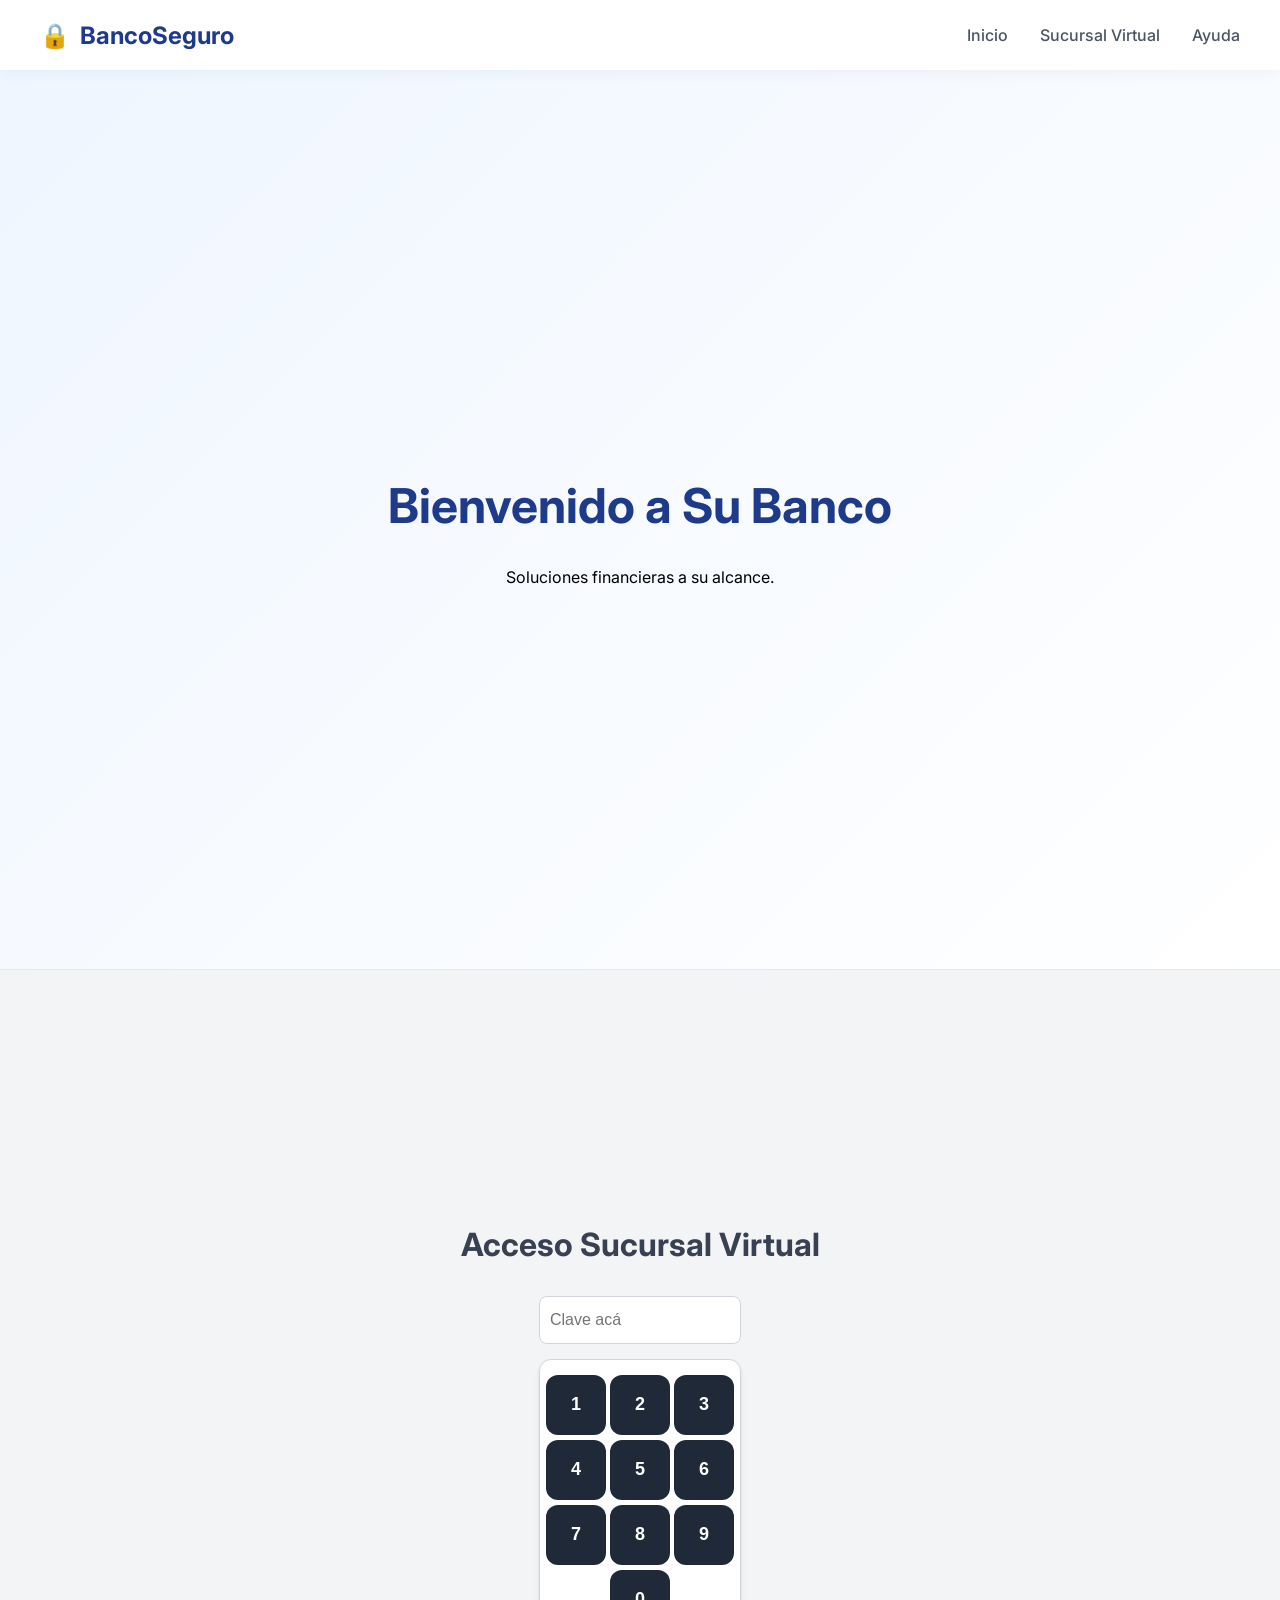
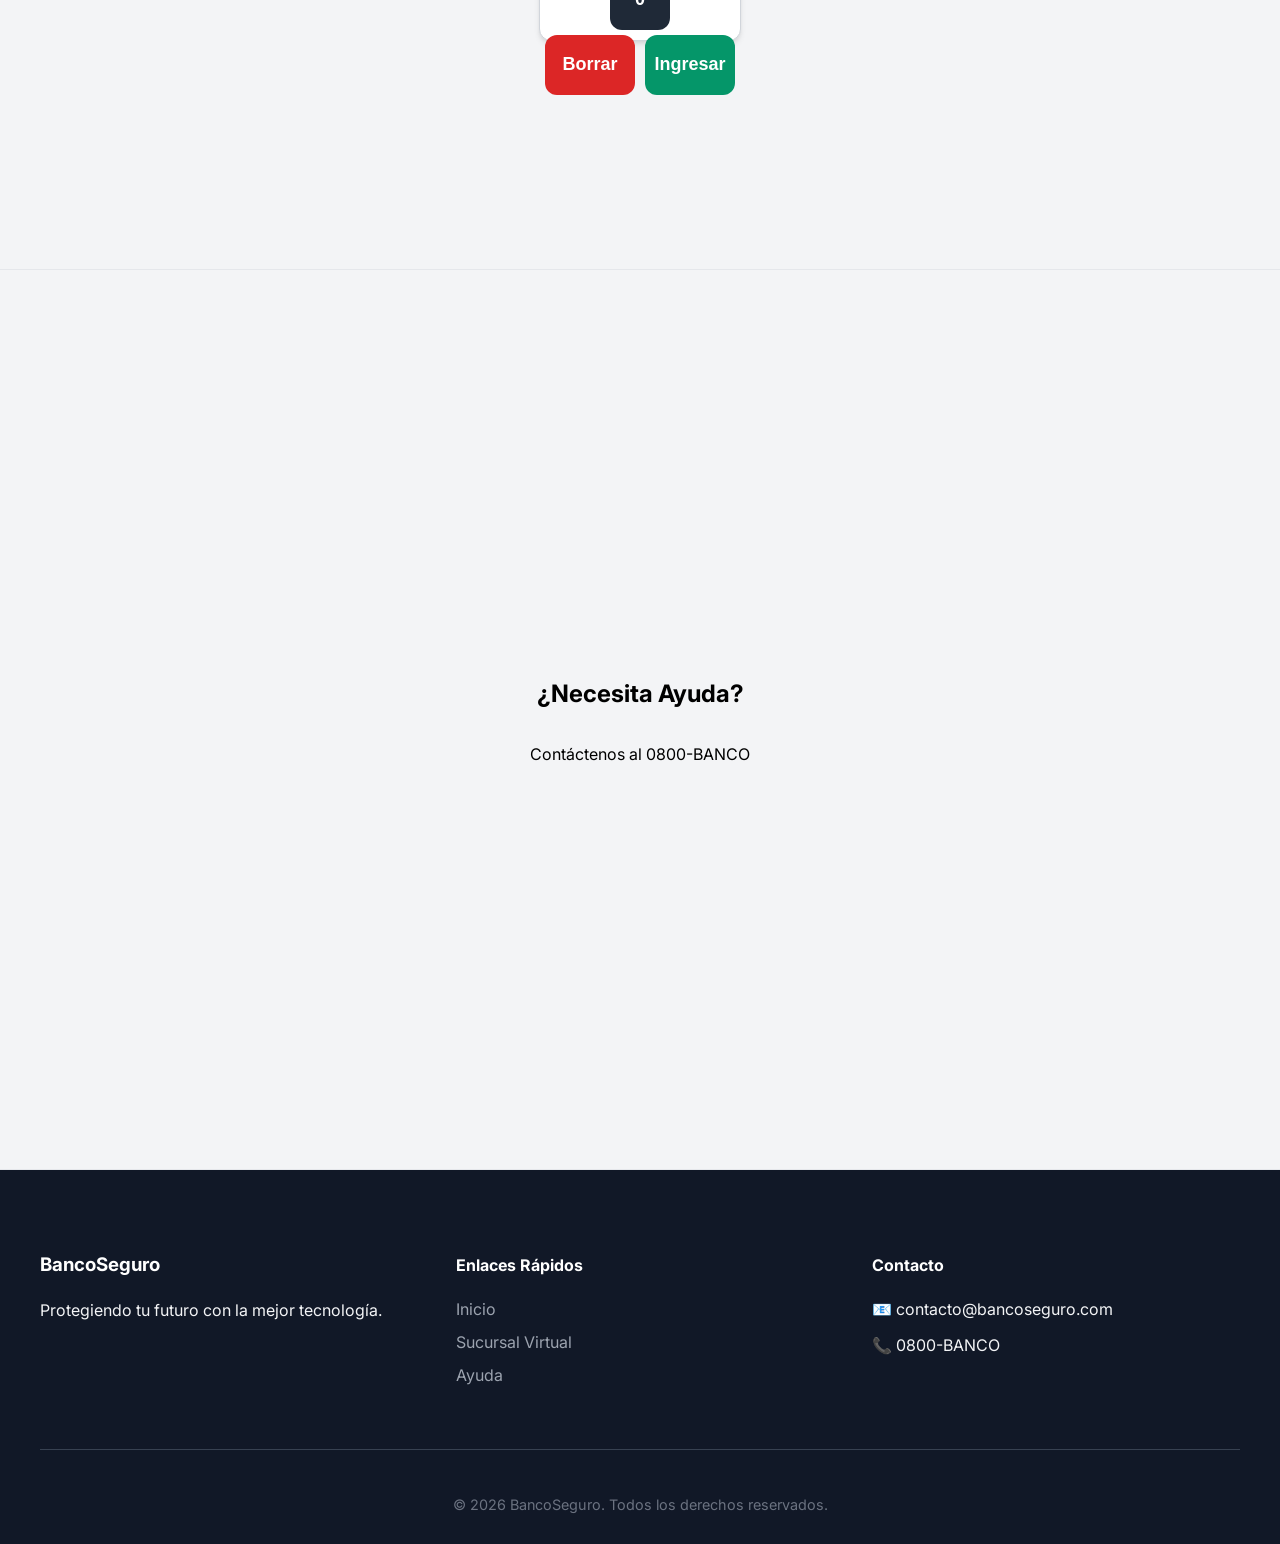
==== commit 3b8627a1: "Mejora de maquetación: navbar responsive, footer y centrado de bienvenida" ====
--- a/index.html
+++ b/index.html
@@ -1,154 +1,106 @@
 <!DOCTYPE html>
-<html lang="en">
+<html lang="es">
 
 <head>
     <meta charset="UTF-8">
     <meta name="viewport" content="width=device-width, initial-scale=1.0">
-    <title>Canal Street Market</title>
-    <link rel="stylesheet" href="styles.css">
+    <title>Teclado Seguro</title>
+    <link rel="stylesheet" href="style.css">
+    <!-- Using Inter font for a premium look -->
+    <link href="https://fonts.googleapis.com/css2?family=Inter:wght@400;600&display=swap" rel="stylesheet">
 </head>
 
 <body>
 
-    <main class="hero-container">
+    <!-- Header with Navigation -->
+    <header id="main-header">
+        <div class="header-container">
+            <div class="logo">
+                <span class="logo-icon">🔒</span>
+                <span class="logo-text">BancoSeguro</span>
+            </div>
 
-        <div class="hero-content">
-            <!-- Logo -->
-            <header class="logo">
-                <img src="assets/logo.png" alt="CSM Logo">
-            </header>
+            <button class="mobile-menu-toggle" aria-label="Abrir menú">
+                <span></span>
+                <span></span>
+                <span></span>
+            </button>
 
-            <!-- Texto principal -->
-            <section class="hero-text">
-                <h1>
-                    Canal Street Market is a carefully curated retail market, food hall & community space open
-                    year-round at 265 Canal Street.
-                </h1>
-            </section>
+            <nav id="navbar">
+                <ul>
+                    <li><a href="#inicio" class="nav-link">Inicio</a></li>
+                    <li><a href="#sucursal" class="nav-link">Sucursal Virtual</a></li>
+                    <li><a href="#ayuda" class="nav-link">Ayuda</a></li>
+                </ul>
+            </nav>
         </div>
+    </header>
 
-        <!-- Barras laterales (Fixed or absolute structure) -->
-        <aside class="categories">
-            <div class="category blue">
-                <img src="assets/kanji-food.png" alt="Food" class="kanji">
-                <span>Food</span>
+    <!-- Main Content Sections -->
+    <main>
+        <section id="inicio" class="full-screen-section">
+            <h1>Bienvenido a Su Banco</h1>
+            <p>Soluciones financieras a su alcance.</p>
+        </section>
+
+        <section id="sucursal" class="full-screen-section">
+            <h2 class="section-title">Acceso Sucursal Virtual</h2>
+            <div class="caja_clave">
+                <input type="password" placeholder="Clave acá" class="clave">
+                <section id="teclado">
+                    <!-- Numeric Keys -->
+                    <input type="button" value="1" class="tecla">
+                    <input type="button" value="2" class="tecla">
+                    <input type="button" value="3" class="tecla">
+                    <input type="button" value="4" class="tecla">
+                    <input type="button" value="5" class="tecla">
+                    <input type="button" value="6" class="tecla">
+                    <input type="button" value="7" class="tecla">
+                    <input type="button" value="8" class="tecla">
+                    <input type="button" value="9" class="tecla">
+                    <input type="button" value="0" class="tecla">
+                    <!-- Action Key -->
+                    <!-- Action Keys -->
+                    <div style="display:flex; gap:10px; justify-content:center; width:100%;">
+                        <input type="button" value="Borrar" class="tecla borrar">
+                        <input type="button" value="Ingresar" class="tecla ingresar">
+                    </div>
+                </section>
             </div>
-            <div class="category red">
-                <img src="assets/kanji-retail.png" alt="Retail" class="kanji">
-                <span>Retail</span>
-            </div>
-            <div class="category yellow">
-                <img src="assets/kanji-community.png" alt="Community" class="kanji">
-                <span>Community</span>
-            </div>
-        </aside>
+        </section>
 
+        <section id="ayuda" class="full-screen-section">
+            <h2>¿Necesita Ayuda?</h2>
+            <p>Contáctenos al 0800-BANCO</p>
+        </section>
     </main>
 
-    <!-- BLOQUE IMAGEN GRANDE -->
-    <section class="gallery-preview">
-        <img src="assets/space-image.png" alt="Gallery Space">
-    </section>
-
-    <!-- A New Kind of Market -->
-    <section class="market-intro">
-        <h2>A New Kind<br>of Market</h2>
-        <div class="intro-grid">
-            <div class="intro-item">
-                <div class="image-wrapper">
-                    <img src="assets/space-image.png" alt="Market Image 1">
-                </div>
-                <p>Merging retail, food, art, and culture, Canal Street Market highlights top retail and design
-                    concepts, artisanal food brands, and community programming.</p>
+    <footer id="main-footer">
+        <div class="footer-container">
+            <div class="footer-section">
+                <h3>BancoSeguro</h3>
+                <p>Protegiendo tu futuro con la mejor tecnología.</p>
             </div>
-            <div class="intro-item">
-                <div class="image-wrapper">
-                    <img src="assets/space-image.png" alt="Market Image 2">
-                </div>
-                <p>Retail Market Hours:<br>Fri – Sun: 11:00AM – 7:00PM</p>
+            <div class="footer-section">
+                <h4>Enlaces Rápidos</h4>
+                <ul>
+                    <li><a href="#inicio">Inicio</a></li>
+                    <li><a href="#sucursal">Sucursal Virtual</a></li>
+                    <li><a href="#ayuda">Ayuda</a></li>
+                </ul>
             </div>
-            <div class="intro-item">
-                <div class="image-wrapper">
-                    <img src="assets/space-image.png" alt="Market Image 3">
-                </div>
-                <p>Food Hall Hours:<br>Mon – Sun: 11:00AM – 8:00PM</p>
+            <div class="footer-section">
+                <h4>Contacto</h4>
+                <p>📧 contacto@bancoseguro.com</p>
+                <p>📞 0800-BANCO</p>
             </div>
         </div>
-    </section>
-
-    <!-- Market Events -->
-    <section class="market-events">
-        <h2>Market<br>Events</h2>
-
-        <div class="events-grid">
-            <div class="event-item">
-                <span class="event-date">10/22</span>
-                <p class="event-desc">Small Business Retail Pop Up Weekend!</p>
-            </div>
-            <div class="event-item">
-                <span class="event-date">02/07</span>
-                <p class="event-desc">New Balance Numeral Paint</p>
-            </div>
-            <div class="event-item">
-                <span class="event-date">12/11</span>
-                <p class="event-desc">Holiday Market</p>
-            </div>
-        </div>
-        <div class="see-all-container">
-            <button class="btn-outline">see all</button>
-        </div>
-    </section>
-
-    <!-- Address / Map -->
-    <section class="address-map">
-        <div class="address-box">
-            <h3>265 Canal St.<br>New York, NY</h3>
-        </div>
-        <div class="map-box">
-            <!-- Using space image as placeholder for map -->
-            <img src="assets/space-image.png" alt="Map Location">
-        </div>
-    </section>
-
-    <!-- Vendor Call to Action -->
-    <section class="vendor-cta">
-        <h3>Interested in becoming a vendor?</h3>
-        <button class="btn-outline">click here</button>
-    </section>
-
-    <!-- Footer -->
-    <footer class="main-footer">
-        <div class="footer-icons">
-            <div class="icon-group">
-                <span>✎</span>
-                <p>Email us</p>
-            </div>
-            <div class="icon-group">
-                <span>f</span>
-                <p>Follow us on Facebook</p>
-            </div>
-            <div class="icon-group">
-                <span>📷</span>
-                <p>Follow us on Instagram</p>
-            </div>
-        </div>
-
-        <div class="footer-signup">
-            <p>Stay up to date with our newsletter</p>
-            <div class="input-group">
-                <input type="email" placeholder="Email">
-                <button>→</button>
-            </div>
-        </div>
-
-        <div class="footer-legal">
-            <span>Copyright Canal Street Market 2019</span>
-            <a href="#">Privacy Policy</a>
-            <a href="#">Vendor Login</a>
+        <div class="footer-bottom">
+            <p>&copy; 2026 BancoSeguro. Todos los derechos reservados.</p>
         </div>
     </footer>
 
-    <script src="scripts.js"></script>
+    <script src="script.js"></script>
 </body>
 
 </html>
--- a/style.css
+++ b/style.css
@@ -0,0 +1,353 @@
+/* Global Styles for layout and presentation */
+body {
+    margin: 0;
+    padding: 0;
+    font-family: 'Inter', sans-serif;
+    background-color: #f3f4f6;
+    /* Light gray background */
+    display: flex;
+    justify-content: center;
+    align-items: center;
+    min-height: 100vh;
+}
+
+/* User Provided Styles */
+#teclado {
+    border: 1px solid #d1d5db;
+    /* Softer grey */
+    width: 200px;
+    height: 270px;
+    text-align: center;
+    background: white;
+    border-radius: 12px;
+    /* Smooth corners */
+    padding-top: 10px;
+    box-shadow: 0 4px 6px -1px rgba(0, 0, 0, 0.1), 0 2px 4px -1px rgba(0, 0, 0, 0.06);
+    transition: all 0.3s ease;
+}
+
+/* Hover effect on the container itself */
+#teclado:hover {
+    box-shadow: 0 10px 15px -3px rgba(0, 0, 0, 0.1), 0 4px 6px -2px rgba(0, 0, 0, 0.05);
+    border-color: #9ca3af;
+}
+
+.clave {
+    width: 202px;
+    /* Matching the visual width including borders */
+    height: 48px;
+    /* Slightly taller for better touch target */
+    padding-left: 10px;
+    box-sizing: border-box;
+    margin-bottom: 15px;
+    border: 1px solid #d1d5db;
+    border-radius: 8px;
+    font-size: 16px;
+    outline: none;
+    transition: border-color 0.2s;
+}
+
+.clave:focus {
+    border-color: #2563eb;
+    /* Blue focus ring */
+}
+
+.tecla {
+    width: 60px;
+    height: 60px;
+    background: #1f2937;
+    /* Darker black/grey */
+    color: white;
+    border: none;
+    border-radius: 12px;
+    margin-top: 5px;
+    font-size: 18px;
+    font-weight: 600;
+    cursor: pointer;
+    transition: transform 0.1s active, background 0.2s;
+}
+
+.tecla:hover {
+    background: #374151;
+}
+
+.tecla:active {
+    transform: scale(0.95);
+}
+
+.borrar {
+    width: 90px;
+    background: #dc2626;
+    /* Red for delete */
+}
+
+.ingresar {
+    width: 90px;
+    background: #059669;
+    /* Green for enter */
+}
+
+.ingresar:hover {
+    background: #10b981;
+}
+
+.borrar:hover {
+    background: #ef4444;
+}
+
+/* Page Layout */
+body {
+    display: block;
+    padding-top: 70px;
+    /* Offset for fixed header */
+}
+
+/* Header & Navbar */
+#main-header {
+    position: fixed;
+    top: 0;
+    left: 0;
+    width: 100%;
+    background: rgba(255, 255, 255, 0.95);
+    backdrop-filter: blur(10px);
+    box-shadow: 0 2px 15px rgba(0, 0, 0, 0.05);
+    z-index: 1000;
+    height: 70px;
+}
+
+.header-container {
+    max-width: 1200px;
+    margin: 0 auto;
+    padding: 0 2rem;
+    height: 100%;
+    display: flex;
+    justify-content: space-between;
+    align-items: center;
+}
+
+.logo {
+    display: flex;
+    align-items: center;
+    gap: 10px;
+    font-weight: 700;
+    font-size: 1.5rem;
+    color: #1e3a8a;
+    cursor: default;
+}
+
+#navbar ul {
+    list-style: none;
+    margin: 0;
+    padding: 0;
+    display: flex;
+    gap: 2rem;
+}
+
+#navbar a {
+    text-decoration: none;
+    color: #4b5563;
+    font-weight: 500;
+    transition: color 0.3s;
+    font-size: 1rem;
+}
+
+#navbar a:hover {
+    color: #2563eb;
+}
+
+/* Mobile Menu Toggle */
+.mobile-menu-toggle {
+    display: none;
+    flex-direction: column;
+    justify-content: space-between;
+    width: 30px;
+    height: 21px;
+    background: transparent;
+    border: none;
+    cursor: pointer;
+    padding: 0;
+    z-index: 1100;
+}
+
+.mobile-menu-toggle span {
+    width: 100%;
+    height: 3px;
+    background-color: #1e3a8a;
+    border-radius: 10px;
+    transition: all 0.3s ease;
+}
+
+/* Footer */
+#main-footer {
+    background-color: #111827;
+    color: #f3f4f6;
+    padding: 4rem 2rem 1rem;
+}
+
+.footer-container {
+    max-width: 1200px;
+    margin: 0 auto;
+    display: grid;
+    grid-template-columns: repeat(auto-fit, minmax(250px, 1fr));
+    gap: 3rem;
+    margin-bottom: 3rem;
+}
+
+.footer-section h3,
+.footer-section h4 {
+    color: white;
+    margin-bottom: 1.5rem;
+}
+
+.footer-section ul {
+    list-style: none;
+    padding: 0;
+}
+
+.footer-section ul li {
+    margin-bottom: 0.8rem;
+}
+
+.footer-section a {
+    color: #9ca3af;
+    text-decoration: none;
+    transition: color 0.3s;
+}
+
+.footer-section a:hover {
+    color: white;
+}
+
+.footer-bottom {
+    max-width: 1200px;
+    margin: 0 auto;
+    padding-top: 2rem;
+    border-top: 1px solid #374151;
+    text-align: center;
+    font-size: 0.9rem;
+    color: #6b7280;
+}
+
+main {
+    scroll-behavior: smooth;
+    /* Native smooth scroll fallback */
+}
+
+.full-screen-section {
+    min-height: 100vh;
+    display: flex;
+    flex-direction: column;
+    justify-content: center;
+    align-items: center;
+    padding: 2rem;
+    box-sizing: border-box;
+    border-bottom: 1px solid #e5e7eb;
+}
+
+#inicio {
+    background: linear-gradient(135deg, #eff6ff 0%, #ffffff 100%);
+}
+
+#inicio h1 {
+    font-size: 3rem;
+    color: #1e3a8a;
+    margin-bottom: 1rem;
+}
+
+#sucursal {
+    background-color: #f3f4f6;
+}
+
+.section-title {
+    font-size: 2rem;
+    color: #374151;
+    margin-bottom: 2rem;
+}
+
+/* Keyboard Container Adjustments */
+.caja_clave {
+    width: auto;
+    /* Let it flow in the section */
+    margin: 0;
+    display: flex;
+    flex-direction: column;
+    align-items: center;
+}
+
+/* Media Queries */
+@media (max-width: 768px) {
+    .mobile-menu-toggle {
+        display: flex;
+    }
+
+    #navbar {
+        position: fixed;
+        top: 0;
+        right: -100%;
+        width: 70%;
+        height: 100vh;
+        background: white;
+        padding-top: 100px;
+        transition: 0.4s ease;
+        box-shadow: -10px 0 20px rgba(0, 0, 0, 0.1);
+        display: block;
+        /* Ensure it's not hidden by flex logic */
+    }
+
+    #navbar.active {
+        right: 0;
+    }
+
+    #navbar ul {
+        flex-direction: column;
+        align-items: center;
+        gap: 2.5rem;
+    }
+
+    #navbar a {
+        font-size: 1.25rem;
+        color: #1e3a8a;
+    }
+
+    .mobile-menu-toggle.active span:nth-child(1) {
+        transform: rotate(45deg) translate(5px, 6px);
+    }
+
+    .mobile-menu-toggle.active span:nth-child(2) {
+        opacity: 0;
+    }
+
+    .mobile-menu-toggle.active span:nth-child(3) {
+        transform: rotate(-45deg) translate(7px, -8px);
+    }
+
+    #inicio h1 {
+        font-size: 2.5rem;
+        text-align: center;
+    }
+
+    .footer-container {
+        grid-template-columns: 1fr;
+        text-align: center;
+        gap: 2rem;
+    }
+}
+
+@media (max-width: 480px) {
+    .header-container {
+        padding: 0 1rem;
+    }
+
+    #inicio h1 {
+        font-size: 2rem;
+    }
+
+    .section-title {
+        font-size: 1.5rem;
+    }
+
+    #teclado {
+        transform: scale(0.85);
+        margin-bottom: -40px;
+    }
+}
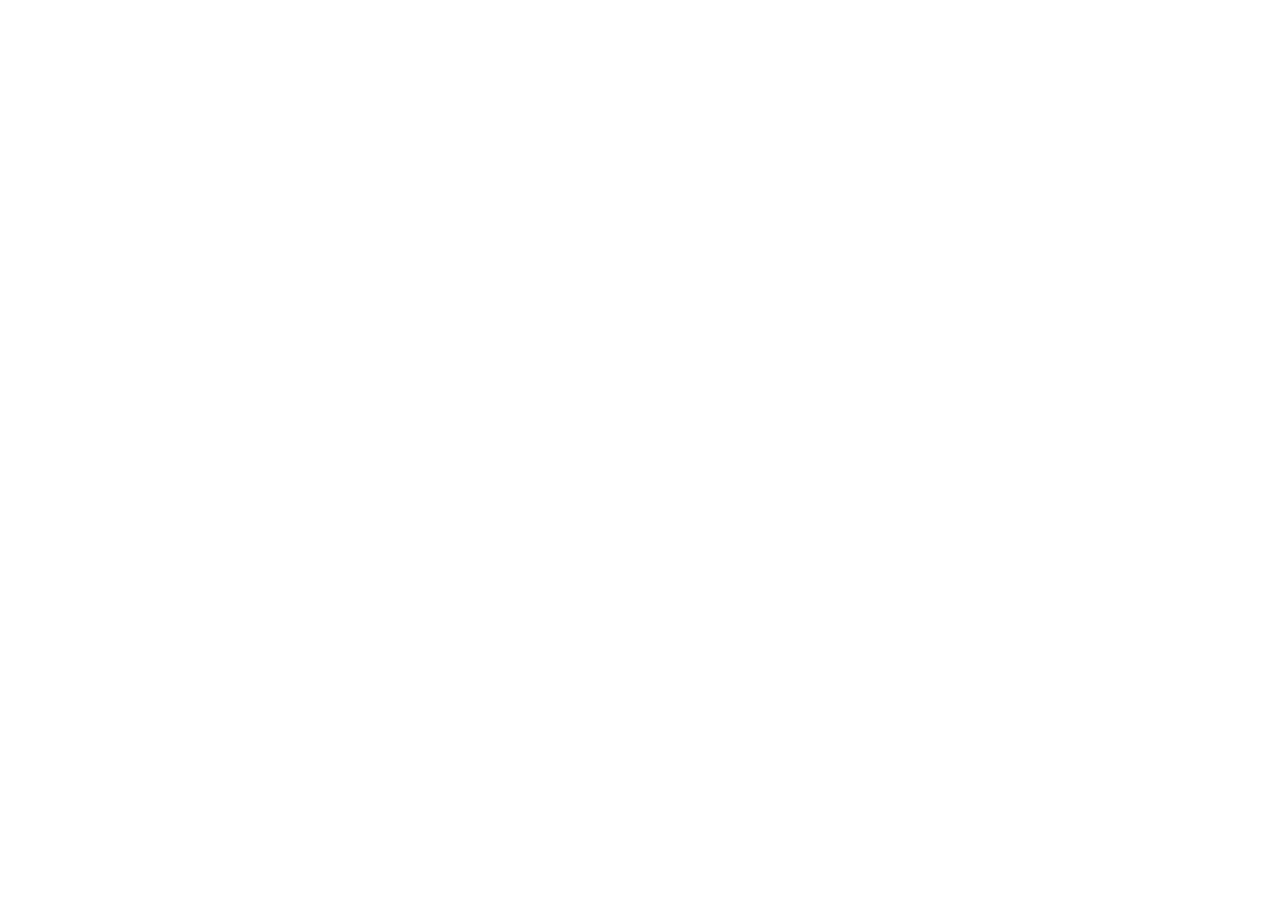
==== commit f80812ee: "paginaciones de la idea para la aplicacion" ====
--- a/index.html
+++ b/index.html
@@ -1,106 +1,15 @@
-<!DOCTYPE html>
-<html lang="es">
 
-<head>
-    <meta charset="UTF-8">
-    <meta name="viewport" content="width=device-width, initial-scale=1.0">
-    <title>Teclado Seguro</title>
-    <link rel="stylesheet" href="style.css">
-    <!-- Using Inter font for a premium look -->
-    <link href="https://fonts.googleapis.com/css2?family=Inter:wght@400;600&display=swap" rel="stylesheet">
-</head>
+  <!DOCTYPE html>
+  <html lang="en">
+    <head>
+      <meta charset="UTF-8" />
+      <meta name="viewport" content="width=device-width, initial-scale=1.0" />
+      <title>Crear mockup para equipo</title>
+    </head>
 
-<body>
-
-    <!-- Header with Navigation -->
-    <header id="main-header">
-        <div class="header-container">
-            <div class="logo">
-                <span class="logo-icon">🔒</span>
-                <span class="logo-text">BancoSeguro</span>
-            </div>
-
-            <button class="mobile-menu-toggle" aria-label="Abrir menú">
-                <span></span>
-                <span></span>
-                <span></span>
-            </button>
-
-            <nav id="navbar">
-                <ul>
-                    <li><a href="#inicio" class="nav-link">Inicio</a></li>
-                    <li><a href="#sucursal" class="nav-link">Sucursal Virtual</a></li>
-                    <li><a href="#ayuda" class="nav-link">Ayuda</a></li>
-                </ul>
-            </nav>
-        </div>
-    </header>
-
-    <!-- Main Content Sections -->
-    <main>
-        <section id="inicio" class="full-screen-section">
-            <h1>Bienvenido a Su Banco</h1>
-            <p>Soluciones financieras a su alcance.</p>
-        </section>
-
-        <section id="sucursal" class="full-screen-section">
-            <h2 class="section-title">Acceso Sucursal Virtual</h2>
-            <div class="caja_clave">
-                <input type="password" placeholder="Clave acá" class="clave">
-                <section id="teclado">
-                    <!-- Numeric Keys -->
-                    <input type="button" value="1" class="tecla">
-                    <input type="button" value="2" class="tecla">
-                    <input type="button" value="3" class="tecla">
-                    <input type="button" value="4" class="tecla">
-                    <input type="button" value="5" class="tecla">
-                    <input type="button" value="6" class="tecla">
-                    <input type="button" value="7" class="tecla">
-                    <input type="button" value="8" class="tecla">
-                    <input type="button" value="9" class="tecla">
-                    <input type="button" value="0" class="tecla">
-                    <!-- Action Key -->
-                    <!-- Action Keys -->
-                    <div style="display:flex; gap:10px; justify-content:center; width:100%;">
-                        <input type="button" value="Borrar" class="tecla borrar">
-                        <input type="button" value="Ingresar" class="tecla ingresar">
-                    </div>
-                </section>
-            </div>
-        </section>
-
-        <section id="ayuda" class="full-screen-section">
-            <h2>¿Necesita Ayuda?</h2>
-            <p>Contáctenos al 0800-BANCO</p>
-        </section>
-    </main>
-
-    <footer id="main-footer">
-        <div class="footer-container">
-            <div class="footer-section">
-                <h3>BancoSeguro</h3>
-                <p>Protegiendo tu futuro con la mejor tecnología.</p>
-            </div>
-            <div class="footer-section">
-                <h4>Enlaces Rápidos</h4>
-                <ul>
-                    <li><a href="#inicio">Inicio</a></li>
-                    <li><a href="#sucursal">Sucursal Virtual</a></li>
-                    <li><a href="#ayuda">Ayuda</a></li>
-                </ul>
-            </div>
-            <div class="footer-section">
-                <h4>Contacto</h4>
-                <p>📧 contacto@bancoseguro.com</p>
-                <p>📞 0800-BANCO</p>
-            </div>
-        </div>
-        <div class="footer-bottom">
-            <p>&copy; 2026 BancoSeguro. Todos los derechos reservados.</p>
-        </div>
-    </footer>
-
-    <script src="script.js"></script>
-</body>
-
-</html>+    <body>
+      <div id="root"></div>
+      <script type="module" src="/src/main.tsx"></script>
+    </body>
+  </html>
+  
